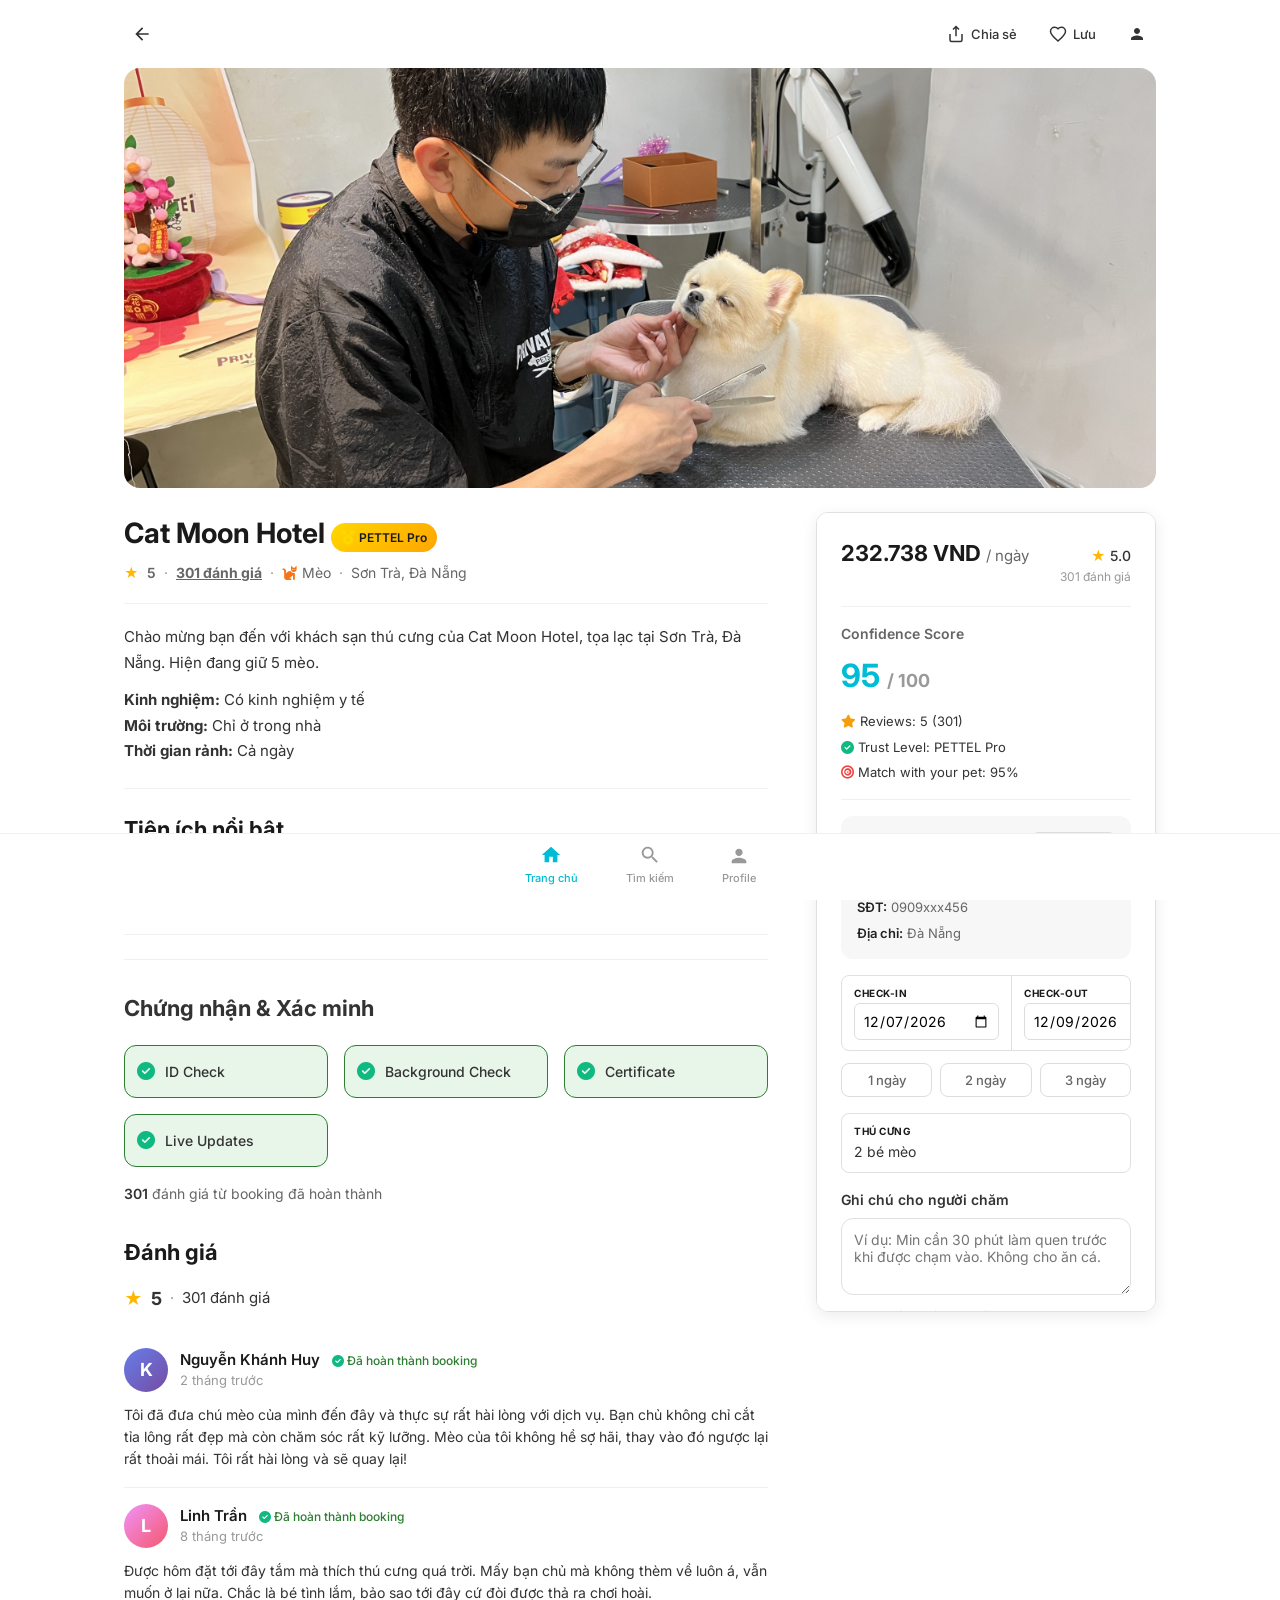
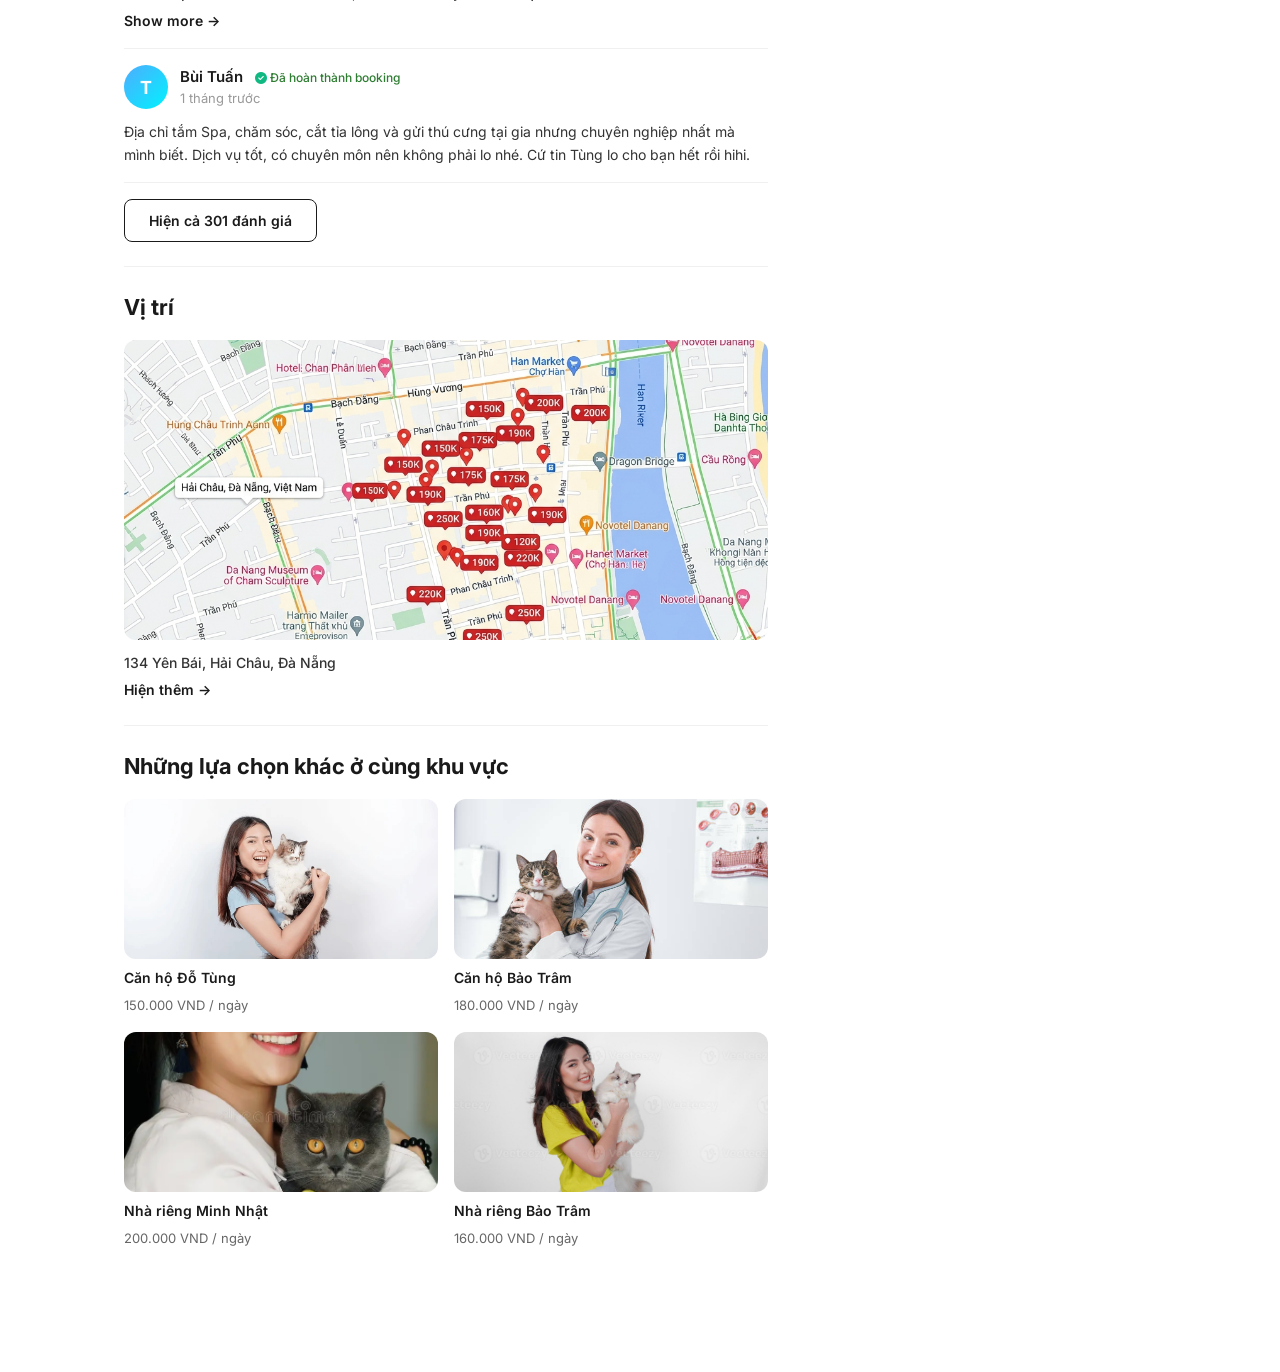
==== detail.html @ 403a58d6 "first commit" ====
<!DOCTYPE html>
<html lang="vi">
<head>
  <meta charset="UTF-8">
  <meta name="viewport" content="width=device-width, initial-scale=1.0">
  <meta name="description" content="Chi tiết Sitter - PETTEL">
  <title>Chi tiết Sitter | PETTEL</title>
  <link href="https://cdnjs.cloudflare.com/ajax/libs/font-awesome/6.5.0/css/all.min.css" rel="stylesheet">
  <link rel="stylesheet" href="styles.css">
  <link rel="icon" href="data:image/svg+xml,<svg xmlns='http://www.w3.org/2000/svg' viewBox='0 0 100 100'><text y='.9em' font-size='90'>🐾</text></svg>">
  <script src="data.js"></script>
</head>
<body>

  <!-- ====== DETAIL HEADER ====== -->
  <header class="detail-header" id="detail-header">
    <a href="index.html" class="detail-header__back" id="back-btn" aria-label="Quay lại">
      <svg viewBox="0 0 24 24" xmlns="http://www.w3.org/2000/svg">
        <path d="M20 11H7.83l5.59-5.59L12 4l-8 8 8 8 1.41-1.41L7.83 13H20v-2z"/>
      </svg>
    </a>
    <div class="detail-header__actions">
      <button class="detail-header__action-btn" id="share-btn">
        <svg viewBox="0 0 24 24" fill="none" stroke="currentColor" stroke-width="2">
          <path d="M4 12v8a2 2 0 002 2h12a2 2 0 002-2v-8M16 6l-4-4-4 4M12 2v13"/>
        </svg>
        Chia sẻ
      </button>
      <button class="detail-header__action-btn" id="save-btn">
        <svg viewBox="0 0 24 24" fill="none" stroke="currentColor" stroke-width="2">
          <path d="M12 21.35l-1.45-1.32C5.4 15.36 2 12.28 2 8.5 2 5.42 4.42 3 7.5 3c1.74 0 3.41.81 4.5 2.09C13.09 3.81 14.76 3 16.5 3 19.58 3 22 5.42 22 8.5c0 3.78-3.4 6.86-8.55 11.54L12 21.35z"/>
        </svg>
        Lưu
      </button>
      <button class="detail-header__action-btn" id="user-profile-btn">
        <svg viewBox="0 0 24 24" fill="currentColor">
          <path d="M12 12c2.21 0 4-1.79 4-4s-1.79-4-4-4-4 1.79-4 4 1.79 4 4 4zm0 2c-2.67 0-8 1.34-8 4v2h16v-2c0-2.66-5.33-4-8-4z"/>
        </svg>
      </button>
    </div>
  </header>

  <!-- ====== DETAIL PAGE ====== -->
  <div class="detail-page" id="detail-page">

    <!-- Hero Image -->
    <div class="detail-hero" id="detail-hero">
      <img src="Pet sister/Brunos-Play-Center-1000x750.jpg" alt="Cat Moon Hotel - Nội thất khách sạn thú cưng">
    </div>

    <!-- 2-Column Layout -->
    <div class="detail-body">

      <!-- Left Column: Content -->
      <div class="detail-content">

        <!-- Title -->
        <div class="detail-title" id="detail-title">
          <h1>Cat Moon Hotel</h1>
          <div class="detail-title__meta">
            <span class="star">★</span>
            <span style="font-weight: 600;">5.0</span>
            <span class="dot">·</span>
            <a href="#reviews"><strong>301 đánh giá</strong></a>
            <span class="dot">·</span>
            <span><i class="fa-solid fa-medal"></i> "Chuyên gia nghiên cứu tâm lý thú cưng"</span>
          </div>
        </div>

        <!-- Description -->
        <div class="detail-description" id="detail-description">
          <p>
            Kính mời quý khách đến với không gian sang trọng và ấm cúng của Cat Moon
            Hotel của Lê Hằng, tọa lạc tại vị trí đắc địa trung tâm thành phố Đà Nẵng. Chúng tôi
            tự hào mang đến dịch vụ chăm sóc thú cưng chuyên nghiệp với những phòng nghỉ
            được thiết kế tỉ mỉ, đảm bảo thú cưng của bạn được sống trong môi trường thoải mái và
            thưởng không gian sống thoải mái nhất.
          </p>
        </div>

        <!-- Amenities -->
        <div class="detail-amenities" id="detail-amenities">
          <h2>Tiện ích nổi bật</h2>
          <div class="amenities-grid">
            <div class="amenity-item">
              <div class="icon"><i class="fa-solid fa-cat"></i></div>
              <span>Tối đa 6 bé mèo</span>
            </div>
            <div class="amenity-item">
              <div class="icon"><i class="fa-solid fa-broom"></i></div>
              <span>6 khay vệ sinh</span>
            </div>
            <div class="amenity-item">
              <div class="icon"><i class="fa-solid fa-bed"></i></div>
              <span>6 nệm ngủ cao cấp</span>
            </div>
            <div class="amenity-item">
              <div class="icon"><i class="fa-solid fa-gamepad"></i></div>
              <span>Khu vui chơi riêng</span>
            </div>
            <div class="amenity-item">
              <div class="icon"><i class="fa-solid fa-scissors"></i></div>
              <span>Dịch vụ cắt tỉa lông</span>
            </div>
            <div class="amenity-item">
              <div class="icon"><i class="fa-solid fa-wind"></i></div>
              <span>Máy lọc không khí</span>
            </div>
            <div class="amenity-item">
              <div class="icon"><i class="fa-solid fa-snowflake"></i></div>
              <span>Điều hòa 24/7</span>
            </div>
            <div class="amenity-item">
              <div class="icon"><i class="fa-solid fa-gift"></i></div>
              <span>Giảm 10% khách quay lại</span>
            </div>
          </div>
        </div>

        <!-- Trust & Verification Section -->
        <div class="detail-trust" id="detail-trust">
          <h2>Chứng nhận & Xác minh</h2>
          <div class="trust-verification-grid" id="trust-verification-grid">
            <!-- Will be populated by JavaScript -->
          </div>
          <div class="verified-reviews-count" id="verified-reviews-count">
            <!-- Will be populated by JavaScript -->
          </div>
        </div>

        <!-- Reviews -->
        <div class="detail-reviews" id="reviews">
          <h2>Đánh giá</h2>
          <div class="reviews-summary">
            <span class="star">★</span>
            <span class="score">5.0</span>
            <span class="dot" style="color: #999;">·</span>
            <span>301 đánh giá</span>
          </div>

          <!-- Review 1 -->
          <div class="review-card" id="review-1">
            <div class="review-card__header">
              <div class="review-card__avatar">
                <div style="width:100%;height:100%;background:linear-gradient(135deg,#667eea,#764ba2);display:flex;align-items:center;justify-content:center;color:white;font-weight:700;font-size:18px;">K</div>
              </div>
              <div class="review-card__info">
                <div class="name">Nguyễn Khánh Huy <span class="verified-review-tag"><i class="fa-solid fa-check-circle"></i> Đã hoàn thành booking</span></div>
                <div class="date">2 tháng trước</div>
              </div>
            </div>
            <div class="review-card__content">
              Tôi đã đưa chú mèo của mình đến đây và thực sự rất hài lòng với
              dịch vụ. Bạn chủ không chỉ cắt tỉa lông rất đẹp mà còn chăm sóc
              rất kỹ lưỡng. Mèo của tôi không hề sợ hãi, thay vào đó
              ngược lại rất thoải mái. Tôi rất hài lòng và sẽ quay lại!
            </div>
          </div>

          <!-- Review 2 -->
          <div class="review-card" id="review-2">
            <div class="review-card__header">
              <div class="review-card__avatar">
                <div style="width:100%;height:100%;background:linear-gradient(135deg,#f093fb,#f5576c);display:flex;align-items:center;justify-content:center;color:white;font-weight:700;font-size:18px;">L</div>
              </div>
              <div class="review-card__info">
                <div class="name">Linh Trần <span class="verified-review-tag"><i class="fa-solid fa-check-circle"></i> Đã hoàn thành booking</span></div>
                <div class="date">8 tháng trước</div>
              </div>
            </div>
            <div class="review-card__content">
              Được hôm đặt tới đây tắm mà thích thú cưng quá trời. Mấy bạn
              chủ mà không thèm về luôn á, vẫn muốn ở lại nữa. Chắc là bé
              tình lắm, bảo sao tới đây cứ đòi được thả ra chơi hoài.
            </div>
            <button class="review-card__show-more">Show more →</button>
          </div>

          <!-- Review 3 -->
          <div class="review-card" id="review-3">
            <div class="review-card__header">
              <div class="review-card__avatar">
                <div style="width:100%;height:100%;background:linear-gradient(135deg,#4facfe,#00f2fe);display:flex;align-items:center;justify-content:center;color:white;font-weight:700;font-size:18px;">T</div>
              </div>
              <div class="review-card__info">
                <div class="name">Bùi Tuấn <span class="verified-review-tag"><i class="fa-solid fa-check-circle"></i> Đã hoàn thành booking</span></div>
                <div class="date">1 tháng trước</div>
              </div>
            </div>
            <div class="review-card__content">
              Địa chỉ tắm Spa, chăm sóc, cắt tỉa lông và gửi thú cưng tại
              gia nhưng chuyên nghiệp nhất mà mình biết. Dịch vụ
              tốt, có chuyên môn nên không phải lo nhé. Cứ tin
              Tùng lo cho bạn hết rồi hihi.
            </div>
          </div>

          <button class="btn-all-reviews" id="btn-all-reviews">Hiện cả 301 đánh giá</button>
        </div>

        <!-- Location -->
        <div class="detail-location" id="detail-location">
          <h2>Vị trí</h2>
          <div class="location-map">
            <img src="images/danang_map.png" alt="Bản đồ vị trí Cat Moon Hotel">
          </div>
          <div class="location-address">134 Yên Bái, Hải Châu, Đà Nẵng</div>
          <button class="location-show-more">Hiện thêm →</button>
        </div>

        <!-- Suggestions -->
        <div class="detail-suggestions" id="detail-suggestions">
          <h2>Những lựa chọn khác ở cùng khu vực</h2>
          <div class="suggestions-grid">
            <a href="detail-dotung.html" class="suggestion-card" id="suggestion-1">
              <div class="suggestion-card__image">
                <img src="Pet sister/portrait-young-asian-woman-holding-600nw-2344067699.webp" alt="Căn hộ Đỗ Tùng">
              </div>
              <div class="suggestion-card__name">Căn hộ Đỗ Tùng</div>
              <div class="suggestion-card__price">150.000 VND / ngày</div>
            </a>
            <a href="detail-baotram.html" class="suggestion-card" id="suggestion-2">
              <div class="suggestion-card__image">
                <img src="Pet sister/istockphoto-1171217979-612x612.jpg" alt="Căn hộ Bảo Trâm">
              </div>
              <div class="suggestion-card__name">Căn hộ Bảo Trâm</div>
              <div class="suggestion-card__price">180.000 VND / ngày</div>
            </a>
            <a href="detail-minhnhat.html" class="suggestion-card" id="suggestion-3">
              <div class="suggestion-card__image">
                <img src="Pet sister/portrait-beautiful-chinese-young-girl-hug-her-cute-british-shorthair-cat-who-has-amazing-orange-eyes-home-sunny-afternoon-141149436.webp" alt="Nhà riêng Minh Nhật">
              </div>
              <div class="suggestion-card__name">Nhà riêng Minh Nhật</div>
              <div class="suggestion-card__price">200.000 VND / ngày</div>
            </a>
            <a href="detail-baotram-house.html" class="suggestion-card" id="suggestion-4">
              <div class="suggestion-card__image">
                <img src="Pet sister/smiling-young-asian-woman-in-yellow-shirt-is-holding-a-white-ragdoll-cat-over-isolated-white-background-photo.jpg" alt="Nhà riêng Bảo Trâm">
              </div>
              <div class="suggestion-card__name">Nhà riêng Bảo Trâm</div>
              <div class="suggestion-card__price">160.000 VND / ngày</div>
            </a>
          </div>
        </div>

      </div><!-- end .detail-content -->

      <!-- Right Column: Booking Widget -->
      <aside class="booking-widget" id="booking-widget">
        <div class="booking-widget__header">
          <div class="booking-widget__price">175.000 VND <span>/ ngày</span></div>
          <div class="booking-widget__rating">
            <div class="booking-widget__rating-top">
              <span class="star">★</span> 5.0
            </div>
            <div class="booking-widget__rating-count">301 đánh giá</div>
          </div>
        </div>

        <!-- Confidence Score -->
        <div class="confidence-score-section" id="confidence-score-section">
          <!-- Will be populated by JavaScript -->
        </div>

        <!-- Contact Info -->
        <div class="booking-contact-info" id="booking-contact-info" style="display:none;">
          <div class="contact-info-header">
            <h3>📞 Thông tin liên hệ</h3>
            <button class="contact-edit-btn" id="contact-edit-btn">Chỉnh sửa</button>
          </div>
          <div class="contact-info-body">
            <p><strong>Tên:</strong> <span id="contact-name">-</span></p>
            <p><strong>SĐT:</strong> <span id="contact-phone">-</span></p>
            <p><strong>Địa chỉ:</strong> <span id="contact-address">-</span></p>
          </div>
        </div>

        <div class="booking-widget__dates">
          <div class="booking-widget__date-field">
            <label>Check-in</label>
            <input type="date" id="booking-checkin" />
          </div>
          <div class="booking-widget__date-field">
            <label>Check-out</label>
            <input type="date" id="booking-checkout" />
          </div>
        </div>

        <div class="quick-select-dates">
          <button class="quick-date-btn" data-days="1">1 ngày</button>
          <button class="quick-date-btn" data-days="2">2 ngày</button>
          <button class="quick-date-btn" data-days="3">3 ngày</button>
        </div>

        <div class="booking-widget__pet-field">
          <label>Thú cưng</label>
          <span>2 bé mèo</span>
        </div>

        <!-- Care Instructions -->
        <div class="care-instructions">
          <label>Ghi chú cho người chăm</label>
          <textarea placeholder="Ví dụ: Min cần 30 phút làm quen trước khi được chạm vào. Không cho ăn cá." rows="3"></textarea>
          <div class="care-instructions-note">Sẽ được gửi tự động khi đặt lịch</div>
        </div>

        <!-- Escrow Payment UI -->
        <div class="escrow-payment-box">
          <div class="escrow-icon"><i class="fa-solid fa-lock"></i></div>
          <div class="escrow-content">
            <div class="escrow-title">Thanh toán an toàn qua PETTEL</div>
            <div class="escrow-details">
              Tiền giữ tạm · Hoàn trả 100% nếu hủy<br>
              Chỉ chuyển cho sitter sau khi bạn xác nhận hoàn thành
            </div>
          </div>
        </div>

        <button class="booking-widget__cta" id="booking-cta">ĐẶT LỊCH NGAY</button>
        <button class="booking-widget__chat-btn" id="chat-btn"><i class="fa-solid fa-comment"></i> Nhắn tin với sitter</button>

        <div class="booking-widget__breakdown" id="booking-breakdown">
          <div class="booking-widget__line">
            <span id="price-per-day-text">175.000 VND x 2 ngày</span>
            <span id="price-subtotal">350.000 VND</span>
          </div>
        </div>

        <div class="booking-widget__total">
          <span>Tổng</span>
          <span id="price-total">350.000 VND</span>
        </div>

        <div class="booking-widget__report">
          <svg viewBox="0 0 24 24"><path d="M14.4 6L14 4H5v17h2v-7h5.6l.4 2h7V6h-5.6z"/></svg>
          Báo cáo đơn hàng này
        </div>
      </aside>

    </div><!-- end .detail-body -->

  </div>

  <!-- Booking Confirmation Modal -->
  <div class="booking-modal" id="booking-modal" style="display: none;">
    <div class="booking-modal-content booking-confirmation">
      <h2>Xác nhận đặt lịch</h2>
      
      <div class="confirmation-section">
        <h3>📞 Thông tin liên hệ</h3>
        <p><strong>Tên:</strong> <span id="confirm-name">-</span></p>
        <p><strong>SĐT:</strong> <span id="confirm-phone">-</span></p>
        <p><strong>Địa chỉ:</strong> <span id="confirm-address">-</span></p>
      </div>

      <div class="confirmation-section">
        <h3>📅 Thời gian</h3>
        <p><strong>Check-in:</strong> <span id="confirm-checkin">-</span></p>
        <p><strong>Check-out:</strong> <span id="confirm-checkout">-</span></p>
        <p><strong>Số ngày:</strong> <span id="confirm-days">-</span> ngày</p>
      </div>

      <div class="confirmation-section">
        <h3>💰 Chi phí</h3>
        <p><span id="confirm-price-breakdown">-</span></p>
        <p style="font-size: 18px; font-weight: 700; color: var(--color-primary); margin-top: 8px;">
          Tổng: <span id="confirm-total">-</span>
        </p>
      </div>

      <div class="confirmation-note">
        <i class="fa-solid fa-lock"></i> Tiền sẽ được giữ an toàn bởi PETTEL
      </div>

      <div class="booking-modal-actions">
        <button class="booking-modal-back" id="booking-modal-back">Quay lại</button>
        <button class="booking-modal-confirm" id="booking-modal-confirm">Xác nhận đặt lịch</button>
      </div>
    </div>
  </div>

  <!-- Booking Success Modal -->
  <div class="booking-modal" id="booking-success-modal" style="display: none;">
    <div class="booking-modal-content">
      <div class="booking-modal-icon"><i class="fa-solid fa-check-circle"></i></div>
      <h2>Đặt lịch thành công!</h2>
      <p>Tiền đang được giữ an toàn bởi PETTEL</p>
      <button class="booking-modal-close" id="booking-success-close">Đóng</button>
    </div>
  </div>

  <!-- Profile Update Success Modal -->
  <div class="booking-modal" id="profile-success-modal" style="display: none;">
    <div class="booking-modal-content">
      <div class="booking-modal-icon"><i class="fa-solid fa-check-circle"></i></div>
      <h2>Cập nhật hồ sơ thành công!</h2>
      <p>Thông tin của bạn đã được lưu</p>
      <button class="booking-modal-close" id="profile-success-close">Đóng</button>
    </div>
  </div>

  <!-- User Profile Modal -->
  <div class="user-profile-modal" id="user-profile-modal" style="display: none;">
    <div class="user-profile-content">
      <div class="user-profile-header">
        <h2>Thông tin cá nhân</h2>
        <button class="user-profile-close" id="user-profile-close">&times;</button>
      </div>
      <form class="user-profile-form" id="user-profile-form">
        <div class="form-group">
          <label>Họ và tên</label>
          <input type="text" id="profile-name" required />
        </div>
        <div class="form-group">
          <label>Số điện thoại</label>
          <input type="tel" id="profile-phone" required />
        </div>
        <div class="form-group">
          <label>Email (tùy chọn)</label>
          <input type="email" id="profile-email" />
        </div>
        <div class="form-group">
          <label>Địa chỉ</label>
          <input type="text" id="profile-address" required />
        </div>
        <div class="form-group">
          <label>Giới tính</label>
          <select id="profile-gender">
            <option value="Nam">Nam</option>
            <option value="Nữ">Nữ</option>
          </select>
        </div>
        <button type="submit" class="user-profile-save-btn">Lưu thông tin</button>
      </form>
    </div>
  </div>

  <!-- ====== BOTTOM NAVIGATION ====== -->
  <nav class="bottom-nav" id="bottom-nav">
    <a href="index.html" class="bottom-nav__item bottom-nav__item--active" id="nav-home">
      <svg viewBox="0 0 24 24" fill="currentColor">
        <path d="M10 20v-6h4v6h5v-8h3L12 3 2 12h3v8z"/>
      </svg>
      Trang chủ
    </a>
    <a href="#" class="bottom-nav__item" id="nav-search">
      <svg viewBox="0 0 24 24" fill="currentColor">
        <path d="M15.5 14h-.79l-.28-.27C15.41 12.59 16 11.11 16 9.5 16 5.91 13.09 3 9.5 3S3 5.91 3 9.5 5.91 16 9.5 16c1.61 0 3.09-.59 4.23-1.57l.27.28v.79l5 4.99L20.49 19l-4.99-5zm-6 0C7.01 14 5 11.99 5 9.5S7.01 5 9.5 5 14 7.01 14 9.5 11.99 14 9.5 14z"/>
      </svg>
      Tìm kiếm
    </a>
    <button class="bottom-nav__item" id="nav-profile">
      <svg viewBox="0 0 24 24" fill="currentColor">
        <path d="M12 12c2.21 0 4-1.79 4-4s-1.79-4-4-4-4 1.79-4 4 1.79 4 4 4zm0 2c-2.67 0-8 1.34-8 4v2h16v-2c0-2.66-5.33-4-8-4z"/>
      </svg>
      Profile
    </button>
  </nav>

  <script>
    // ===== User Profile Management =====
    function initUserProfile() {
      const defaultUser = {
        name: "Tấn Anh",
        phone: "0909123456",
        email: "tananh@gmail.com",
        address: "Đà Nẵng",
        gender: "Nam"
      };
      
      let userData = localStorage.getItem('pettel_user');
      if (!userData) {
        localStorage.setItem('pettel_user', JSON.stringify(defaultUser));
        userData = JSON.stringify(defaultUser);
      }
      return JSON.parse(userData);
    }

    function saveUserProfile(userData) {
      localStorage.setItem('pettel_user', JSON.stringify(userData));
    }

    function loadUserProfileToForm() {
      const userData = initUserProfile();
      document.getElementById('profile-name').value = userData.name;
      document.getElementById('profile-phone').value = userData.phone;
      document.getElementById('profile-email').value = userData.email || '';
      document.getElementById('profile-address').value = userData.address;
      document.getElementById('profile-gender').value = userData.gender;
    }

    function showUserProfile() {
      loadUserProfileToForm();
      document.getElementById('user-profile-modal').style.display = 'flex';
    }

    function hideUserProfile() {
      document.getElementById('user-profile-modal').style.display = 'none';
    }

    function updateContactInfo() {
      const userData = initUserProfile();
      document.getElementById('contact-name').textContent = userData.name;
      document.getElementById('contact-phone').textContent = userData.phone.replace(/(\d{4})(\d{3})(\d{3})/, '$1xxx$3');
      document.getElementById('contact-address').textContent = userData.address;
      document.getElementById('booking-contact-info').style.display = 'block';
    }

    // ===== Date Picker Logic =====
    function getTomorrow() {
      const tomorrow = new Date();
      tomorrow.setDate(tomorrow.getDate() + 1);
      return tomorrow;
    }

    function addDays(date, days) {
      const result = new Date(date);
      result.setDate(result.getDate() + days);
      return result;
    }

    function formatDate(date) {
      const year = date.getFullYear();
      const month = String(date.getMonth() + 1).padStart(2, '0');
      const day = String(date.getDate()).padStart(2, '0');
      return `${year}-${month}-${day}`;
    }

    function calculateDays(checkin, checkout) {
      const diff = checkout - checkin;
      return Math.ceil(diff / (1000 * 60 * 60 * 24));
    }

    function initDatePicker() {
      const checkinInput = document.getElementById('booking-checkin');
      const checkoutInput = document.getElementById('booking-checkout');
      
      const tomorrow = getTomorrow();
      const checkoutDefault = addDays(tomorrow, 2);
      
      checkinInput.value = formatDate(tomorrow);
      checkoutInput.value = formatDate(checkoutDefault);
      
      checkinInput.min = formatDate(new Date());
      checkoutInput.min = formatDate(tomorrow);
      
      checkinInput.addEventListener('change', () => {
        const checkinDate = new Date(checkinInput.value);
        const newCheckout = addDays(checkinDate, 2);
        checkoutInput.value = formatDate(newCheckout);
        checkoutInput.min = formatDate(addDays(checkinDate, 1));
        updatePriceBreakdown();
      });
      
      checkoutInput.addEventListener('change', () => {
        updatePriceBreakdown();
      });
      
      // Quick select buttons
      document.querySelectorAll('.quick-date-btn').forEach(btn => {
        btn.addEventListener('click', () => {
          const days = parseInt(btn.dataset.days);
          const checkinDate = new Date(checkinInput.value);
          const newCheckout = addDays(checkinDate, days);
          checkoutInput.value = formatDate(newCheckout);
          updatePriceBreakdown();
        });
      });
    }

    // ===== Price Calculation =====
    let currentSitterPrice = 175000;

    function updatePriceBreakdown() {
      const checkinInput = document.getElementById('booking-checkin');
      const checkoutInput = document.getElementById('booking-checkout');
      
      if (!checkinInput.value || !checkoutInput.value) return;
      
      const checkinDate = new Date(checkinInput.value);
      const checkoutDate = new Date(checkoutInput.value);
      
      const days = calculateDays(checkinDate, checkoutDate);
      
      if (days <= 0) {
        alert('Check-out phải sau Check-in');
        return;
      }
      
      const subtotal = currentSitterPrice * days;
      
      document.getElementById('price-per-day-text').textContent = 
        `${currentSitterPrice.toLocaleString('vi-VN')} VND x ${days} ngày`;
      document.getElementById('price-subtotal').textContent = 
        `${subtotal.toLocaleString('vi-VN')} VND`;
      document.getElementById('price-total').textContent = 
        `${subtotal.toLocaleString('vi-VN')} VND`;
    }

    // ===== Load Dynamic Data from URL =====
    function getQueryParam(param) {
      const urlParams = new URLSearchParams(window.location.search);
      return urlParams.get(param);
    }

    function getTrustBadgeHTML(trustLevel) {
      if (trustLevel === 'pro') {
        return '<div class="trust-badge trust-badge--pro"><span class="badge-icon"><i class="fa-solid fa-medal"></i></span> PETTEL Pro</div>';
      } else if (trustLevel === 'verified') {
        return '<div class="trust-badge trust-badge--verified"><span class="badge-icon"><i class="fa-solid fa-shield-check"></i></span> PETTEL Verified</div>';
      } else if (trustLevel === 'new') {
        return '<div class="trust-badge trust-badge--new"><span class="badge-icon"><i class="fa-solid fa-user"></i></span> New Member</div>';
      }
      return '';
    }

    function loadSitterDetails() {
      const sitterId = parseInt(getQueryParam('id'));
      
      if (!sitterId || typeof sittersData === 'undefined') {
        // Default to sitter ID 3 if no ID provided
        window.location.href = 'detail.html?id=3';
        return;
      }

      const sitter = sittersData.find(s => s.id === sitterId);
      
      if (!sitter) {
        alert('Không tìm thấy sitter với ID này');
        window.location.href = 'index.html';
        return;
      }

      // Store current sitter price for calculation
      currentSitterPrice = sitter.price;

      // Update page title
      document.title = `${sitter.name} | PETTEL`;

      // Update hero image
      const heroImg = document.querySelector('.detail-hero img');
      if (heroImg) {
        heroImg.src = sitter.image;
        heroImg.alt = sitter.name;
      }

      // Update title section with trust badge
      const titleSection = document.getElementById('detail-title');
      if (titleSection) {
        const petTypeLabels = sitter.petType.map(pet => pet === 'cat' ? '<i class="fa-solid fa-cat"></i> Mèo' : '<i class="fa-solid fa-dog"></i> Chó').join(' & ');
        const trustBadge = getTrustBadgeHTML(sitter.trustLevel);
        titleSection.innerHTML = `
          <h1>${sitter.name} ${trustBadge}</h1>
          <div class="detail-title__meta">
            <span class="star">★</span>
            <span style="font-weight: 600;">${sitter.rating}</span>
            <span class="dot">·</span>
            <a href="#reviews"><strong>${sitter.reviewCount.toLocaleString('vi-VN')} đánh giá</strong></a>
            <span class="dot">·</span>
            <span>${petTypeLabels}</span>
            <span class="dot">·</span>
            <span>${sitter.location}</span>
          </div>
        `;
      }

      // Update description
      const descSection = document.getElementById('detail-description');
      if (descSection) {
        const experienceLabels = {
          'basic': 'Chăm sóc cơ bản',
          'experienced-with-shy': 'Có kinh nghiệm với thú cưng nhút nhát',
          'medical-experience': 'Có kinh nghiệm y tế',
          'professional': 'Chuyên nghiệp'
        };
        
        const environmentLabel = sitter.environment === 'indoor-only' ? 'Chỉ ở trong nhà' : 'Có thể ra ngoài';
        
        descSection.innerHTML = `
          <p>
            Chào mừng bạn đến với ${sitter.type.toLowerCase()} của ${sitter.name}, 
            tọa lạc tại ${sitter.location}. ${sitter.status}. 
          </p>
          <p style="margin-top: 12px;">
            <strong>Kinh nghiệm:</strong> ${experienceLabels[sitter.experienceLevel]}<br>
            <strong>Môi trường:</strong> ${environmentLabel}<br>
            <strong>Thời gian rảnh:</strong> ${sitter.availability.map(a => {
              if (a === 'morning') return 'Buổi sáng';
              if (a === 'afternoon') return 'Buổi chiều';
              if (a === 'all-day') return 'Cả ngày';
            }).join(', ')}
          </p>
        `;
      }

      // Update amenities
      const amenitiesSection = document.querySelector('.detail-amenities .amenities-grid');
      if (amenitiesSection) {
        amenitiesSection.innerHTML = sitter.amenities.map(amenity => `
          <div class="amenity-item">
            <div class="icon"><i class="fa-solid fa-star"></i></div>
            <span>${amenity}</span>
          </div>
        `).join('');
      }

      // Update Trust & Verification section
      const trustGrid = document.getElementById('trust-verification-grid');
      if (trustGrid && sitter.verifiedDetails) {
        trustGrid.innerHTML = `
          <div class="trust-item ${sitter.verifiedDetails.idCheck ? 'verified' : ''}">
            <span class="trust-icon"><i class="fa-solid fa-${sitter.verifiedDetails.idCheck ? 'check-circle' : 'times-circle'}"></i></span>
            <span>ID Check</span>
          </div>
          <div class="trust-item ${sitter.verifiedDetails.backgroundCheck ? 'verified' : ''}">
            <span class="trust-icon"><i class="fa-solid fa-${sitter.verifiedDetails.backgroundCheck ? 'check-circle' : 'times-circle'}"></i></span>
            <span>Background Check</span>
          </div>
          <div class="trust-item ${sitter.verifiedDetails.hasCertificate ? 'verified' : ''}">
            <span class="trust-icon"><i class="fa-solid fa-${sitter.verifiedDetails.hasCertificate ? 'check-circle' : 'times-circle'}"></i></span>
            <span>Certificate</span>
          </div>
          <div class="trust-item ${sitter.verifiedDetails.liveUpdates ? 'verified' : ''}">
            <span class="trust-icon"><i class="fa-solid fa-${sitter.verifiedDetails.liveUpdates ? 'check-circle' : 'times-circle'}"></i></span>
            <span>Live Updates</span>
          </div>
        `;
        
        document.getElementById('verified-reviews-count').innerHTML = `
          <strong>${sitter.verifiedDetails.verifiedReviewCount}</strong> đánh giá từ booking đã hoàn thành
        `;
      }

      // Update confidence score
      const confidenceSection = document.getElementById('confidence-score-section');
      if (confidenceSection) {
        const matchPercent = 95;
        confidenceSection.innerHTML = `
          <div class="confidence-score-title">Confidence Score</div>
          <div class="confidence-score-value">${sitter.confidenceScore} <span>/ 100</span></div>
          <div class="confidence-breakdown">
            <div class="breakdown-item"><i class="fa-solid fa-star"></i> Reviews: ${sitter.rating} (${sitter.reviewCount})</div>
            <div class="breakdown-item"><i class="fa-solid fa-check-circle"></i> Trust Level: ${sitter.trustLevel === 'pro' ? 'PETTEL Pro' : sitter.trustLevel === 'verified' ? 'PETTEL Verified' : 'New Member'}</div>
            <div class="breakdown-item"><i class="fa-solid fa-bullseye"></i> Match with your pet: ${matchPercent}%</div>
          </div>
        `;
      }

      // Update review summary
      const reviewSummary = document.querySelector('.reviews-summary');
      if (reviewSummary) {
        reviewSummary.innerHTML = `
          <span class="star">★</span>
          <span class="score">${sitter.rating}</span>
          <span class="dot" style="color: #999;">·</span>
          <span>${sitter.reviewCount.toLocaleString('vi-VN')} đánh giá</span>
        `;
      }

      // Update booking price
      const priceElement = document.querySelector('.booking-widget__price');
      if (priceElement) {
        priceElement.innerHTML = `${sitter.price.toLocaleString('vi-VN')} VND <span>/ ngày</span>`;
      }

      // Chat button handler
      const chatBtn = document.getElementById('chat-btn');
      if (chatBtn) {
        chatBtn.addEventListener('click', () => {
          window.location.href = `chat.html?id=${sitter.id}`;
        });
      }

      // Initialize booking features
      initDatePicker();
      updateContactInfo();
      updatePriceBreakdown();

      // Booking button handler - Show confirmation modal
      const bookingBtn = document.getElementById('booking-cta');
      const bookingModal = document.getElementById('booking-modal');
      const bookingSuccessModal = document.getElementById('booking-success-modal');
      
      if (bookingBtn && bookingModal) {
        bookingBtn.addEventListener('click', () => {
          // Load current booking info to confirmation modal
          const userData = initUserProfile();
          const checkinInput = document.getElementById('booking-checkin');
          const checkoutInput = document.getElementById('booking-checkout');
          
          // Update confirmation modal
          document.getElementById('confirm-name').textContent = userData.name;
          document.getElementById('confirm-phone').textContent = userData.phone;
          document.getElementById('confirm-address').textContent = userData.address;
          
          const checkinDate = new Date(checkinInput.value);
          const checkoutDate = new Date(checkoutInput.value);
          document.getElementById('confirm-checkin').textContent = checkinDate.toLocaleDateString('vi-VN');
          document.getElementById('confirm-checkout').textContent = checkoutDate.toLocaleDateString('vi-VN');
          
          const days = calculateDays(checkinDate, checkoutDate);
          document.getElementById('confirm-days').textContent = days;
          
          const subtotal = currentSitterPrice * days;
          document.getElementById('confirm-price-breakdown').textContent = 
            `${currentSitterPrice.toLocaleString('vi-VN')} VND × ${days} ngày`;
          document.getElementById('confirm-total').textContent = 
            `${subtotal.toLocaleString('vi-VN')} VND`;
          
          // Show confirmation modal
          bookingModal.style.display = 'flex';
        });
      }
      
      // Confirmation modal buttons
      const modalBack = document.getElementById('booking-modal-back');
      const modalConfirm = document.getElementById('booking-modal-confirm');
      const successClose = document.getElementById('booking-success-close');
      
      if (modalBack && bookingModal) {
        modalBack.addEventListener('click', () => {
          bookingModal.style.display = 'none';
        });
      }
      
      if (modalConfirm && bookingModal && bookingSuccessModal) {
        modalConfirm.addEventListener('click', () => {
          bookingModal.style.display = 'none';
          bookingSuccessModal.style.display = 'flex';
        });
      }
      
      if (successClose && bookingSuccessModal) {
        successClose.addEventListener('click', () => {
          bookingSuccessModal.style.display = 'none';
        });
      }
    }

    // ===== Event Listeners =====
    document.addEventListener('DOMContentLoaded', () => {
      // Initialize user profile
      initUserProfile();
      
      // User profile button (top right)
      document.getElementById('user-profile-btn').addEventListener('click', showUserProfile);
      document.getElementById('user-profile-close').addEventListener('click', hideUserProfile);
      document.getElementById('contact-edit-btn').addEventListener('click', showUserProfile);
      
      // Bottom nav profile button
      const navProfile = document.getElementById('nav-profile');
      if (navProfile) {
        navProfile.addEventListener('click', (e) => {
          e.preventDefault();
          showUserProfile();
        });
      }
      
      // User profile form submit
      document.getElementById('user-profile-form').addEventListener('submit', (e) => {
        e.preventDefault();
        const userData = {
          name: document.getElementById('profile-name').value,
          phone: document.getElementById('profile-phone').value,
          email: document.getElementById('profile-email').value,
          address: document.getElementById('profile-address').value,
          gender: document.getElementById('profile-gender').value
        };
        saveUserProfile(userData);
        updateContactInfo();
        hideUserProfile();
        // Show success modal
        document.getElementById('profile-success-modal').style.display = 'flex';
      });
      
      // Profile success modal close
      const profileSuccessClose = document.getElementById('profile-success-close');
      const profileSuccessModal = document.getElementById('profile-success-modal');
      if (profileSuccessClose && profileSuccessModal) {
        profileSuccessClose.addEventListener('click', () => {
          profileSuccessModal.style.display = 'none';
        });
      }
      
      // Load sitter details
      loadSitterDetails();
    });
  </script>
</body>
</html>
---- styles.css ----
/* ============================
   PETTEL Design System
   Pet Care Service Platform
   ============================ */

@import url('https://fonts.googleapis.com/css2?family=Inter:wght@400;500;600;700;800&display=swap');

/* --- CSS Variables --- */
:root {
  --color-primary: #00BCD4;
  --color-primary-light: #4DD0E1;
  --color-primary-dark: #0097A7;
  --color-primary-bg: #E0F7FA;
  --color-orange: #FF6D00;
  --color-orange-light: #FFF3E0;
  --color-gold: #FFB800;
  --color-green: #2E7D32;
  --color-green-light: #E8F5E9;
  --color-text-dark: #1A1A1A;
  --color-text: #333333;
  --color-text-secondary: #666666;
  --color-text-light: #999999;
  --color-border: #E0E0E0;
  --color-border-light: #F0F0F0;
  --color-bg: #FFFFFF;
  --color-bg-gray: #F5F5F5;
  --color-bg-page: #FAFAFA;
  --color-heart: #4DD0E1;
  --color-shadow: rgba(0, 0, 0, 0.08);
  --color-shadow-hover: rgba(0, 0, 0, 0.15);
  --radius-sm: 8px;
  --radius-md: 12px;
  --radius-lg: 16px;
  --radius-xl: 24px;
  --radius-pill: 999px;
  --font-family: 'Inter', -apple-system, BlinkMacSystemFont, 'Segoe UI', sans-serif;
  --transition: all 0.2s ease;
}

/* --- Reset & Base --- */
*, *::before, *::after {
  margin: 0;
  padding: 0;
  box-sizing: border-box;
}

html {
  font-size: 16px;
  scroll-behavior: smooth;
}

body {
  font-family: var(--font-family);
  color: var(--color-text);
  background: var(--color-bg);
  line-height: 1.5;
  -webkit-font-smoothing: antialiased;
  -moz-osx-font-smoothing: grayscale;
}

a {
  text-decoration: none;
  color: inherit;
}

img {
  display: block;
  max-width: 100%;
}

button {
  font-family: inherit;
  cursor: pointer;
  border: none;
  background: none;
}

/* ============================
   HEADER / NAVIGATION
   ============================ */
.header {
  position: sticky;
  top: 0;
  z-index: 100;
  background: var(--color-bg);
  border-bottom: 1px solid var(--color-border-light);
}

.header-top {
  display: flex;
  align-items: center;
  justify-content: space-between;
  padding: 12px 24px;
  max-width: 1440px;
  margin: 0 auto;
}

/* Logo */
.logo {
  display: flex;
  align-items: center;
  gap: 6px;
  font-size: 24px;
  font-weight: 800;
  color: var(--color-primary);
  letter-spacing: -0.5px;
}

.logo-icon {
  width: 32px;
  height: 32px;
}

.logo-icon svg {
  width: 100%;
  height: 100%;
  fill: var(--color-primary);
}

/* Search Bar */
.search-bar {
  display: flex;
  align-items: center;
  border: 1px solid var(--color-border);
  border-radius: var(--radius-pill);
  padding: 0;
  background: var(--color-bg);
  box-shadow: 0 1px 6px var(--color-shadow);
  overflow: hidden;
  transition: var(--transition);
}

.search-bar:hover {
  box-shadow: 0 2px 12px var(--color-shadow-hover);
}

.search-bar__item {
  padding: 10px 20px;
  font-size: 14px;
  font-weight: 500;
  color: var(--color-text);
  white-space: nowrap;
  position: relative;
  cursor: pointer;
  transition: var(--transition);
}

.search-bar__item:hover {
  background: var(--color-bg-gray);
}

.search-bar__item:not(:last-child)::after {
  content: '';
  position: absolute;
  right: 0;
  top: 50%;
  transform: translateY(-50%);
  width: 1px;
  height: 24px;
  background: var(--color-border);
}

.search-bar__item--location {
  font-weight: 600;
}

.search-bar__input {
  flex: 1;
  padding: 10px 20px;
  font-size: 14px;
  font-weight: 500;
  color: var(--color-text);
  border: none;
  outline: none;
  background: transparent;
  min-width: 300px;
}

.search-bar__input::placeholder {
  color: var(--color-text-secondary);
}

.search-bar__btn {
  width: 36px;
  height: 36px;
  border-radius: 50%;
  background: var(--color-primary);
  display: flex;
  align-items: center;
  justify-content: center;
  margin: 4px 6px 4px 4px;
  flex-shrink: 0;
  transition: var(--transition);
}

.search-bar__btn:hover {
  background: var(--color-primary-dark);
  transform: scale(1.05);
}

.search-bar__btn svg {
  width: 16px;
  height: 16px;
  fill: white;
}

/* Header right */
.header-right {
  display: flex;
  align-items: center;
  gap: 16px;
}

.become-host {
  font-size: 14px;
  font-weight: 500;
  color: var(--color-text);
  padding: 8px 12px;
  border-radius: var(--radius-pill);
  transition: var(--transition);
}

.become-host:hover {
  background: var(--color-bg-gray);
}

.user-menu {
  display: flex;
  align-items: center;
  gap: 8px;
  padding: 6px 6px 6px 12px;
  border: 1px solid var(--color-border);
  border-radius: var(--radius-pill);
  cursor: pointer;
  transition: var(--transition);
}

.user-menu:hover {
  box-shadow: 0 2px 8px var(--color-shadow);
}

.user-menu__hamburger {
  display: flex;
  flex-direction: column;
  gap: 3px;
}

.user-menu__hamburger span {
  display: block;
  width: 16px;
  height: 2px;
  background: var(--color-text-secondary);
  border-radius: 1px;
}

.user-menu__avatar {
  width: 32px;
  height: 32px;
  border-radius: 50%;
  background: var(--color-text-secondary);
  display: flex;
  align-items: center;
  justify-content: center;
  overflow: hidden;
}

.user-menu__avatar svg {
  width: 20px;
  height: 20px;
  fill: white;
}

/* ============================
   FILTER BAR
   ============================ */
.filter-bar {
  display: flex;
  align-items: center;
  gap: 10px;
  padding: 12px 24px;
  max-width: 1440px;
  margin: 0 auto;
  overflow-x: auto;
  overflow-y: visible;
  scrollbar-width: none;
  position: relative;
  z-index: 10000;
}

.filter-bar::-webkit-scrollbar {
  display: none;
}

.filter-dropdown {
  display: flex;
  align-items: center;
  gap: 6px;
  padding: 8px 16px;
  border: 1px solid var(--color-border);
  border-radius: var(--radius-pill);
  font-size: 13px;
  font-weight: 500;
  color: var(--color-text);
  white-space: nowrap;
  cursor: pointer;
  transition: var(--transition);
  background: var(--color-bg);
}

.filter-dropdown:hover {
  border-color: var(--color-text);
}

.filter-dropdown svg {
  width: 14px;
  height: 14px;
  fill: var(--color-text-secondary);
}

.filter-dropdown-wrapper {
  position: relative;
}

.filter-dropdown-menu {
  position: fixed;
  margin-top: 8px;
  background: white;
  border: 1px solid var(--color-border);
  border-radius: var(--radius-lg);
  box-shadow: 0 4px 12px rgba(0, 0, 0, 0.15);
  min-width: 220px;
  z-index: 100000;
  overflow: hidden;
}

.filter-dropdown-option {
  padding: 10px 16px;
  font-size: 14px;
  color: var(--color-text);
  cursor: pointer;
  transition: var(--transition);
}

.filter-dropdown-option:hover {
  background: var(--color-bg-gray);
}

.filter-date-wrapper {
  display: flex;
  align-items: center;
  gap: 8px;
  padding: 6px 14px;
  border: 1px solid var(--color-border);
  border-radius: var(--radius-pill);
  font-size: 13px;
  background: var(--color-bg);
  white-space: nowrap;
}

.filter-date-label {
  font-weight: 500;
  color: var(--color-text);
  min-width: 65px;
}

.filter-date-input {
  border: none;
  outline: none;
  font-size: 13px;
  font-weight: 500;
  color: var(--color-text);
  background: transparent;
  cursor: pointer;
  min-width: 90px;
}

.filter-pill {
  padding: 8px 18px;
  border-radius: var(--radius-pill);
  font-size: 13px;
  font-weight: 500;
  white-space: nowrap;
  cursor: pointer;
  transition: var(--transition);
  border: 1px solid transparent;
}

.filter-pill--active {
  background: var(--color-primary);
  color: white;
}

.filter-pill--active:hover {
  background: var(--color-primary-dark);
}

.filter-pill--inactive {
  background: var(--color-bg);
  color: var(--color-text);
  border-color: var(--color-border);
}

.filter-pill--inactive:hover {
  border-color: var(--color-text);
  background: var(--color-bg-gray);
}

.filter-divider {
  width: 1px;
  height: 24px;
  background: var(--color-border);
  flex-shrink: 0;
}

.filter-icon-btn {
  width: 36px;
  height: 36px;
  border: 1px solid var(--color-border);
  border-radius: var(--radius-sm);
  display: flex;
  align-items: center;
  justify-content: center;
  cursor: pointer;
  flex-shrink: 0;
  transition: var(--transition);
}

.filter-icon-btn:hover {
  border-color: var(--color-text);
}

.filter-icon-btn svg {
  width: 16px;
  height: 16px;
  fill: var(--color-text-secondary);
}

/* ============================
   ADVANCED FILTERS PANEL
   ============================ */
.advanced-filters {
  max-height: 0;
  overflow: hidden;
  transition: max-height 0.3s ease-in-out;
  background: var(--color-bg);
  border-bottom: 1px solid transparent;
}

.advanced-filters.open {
  max-height: 600px;
  border-bottom-color: var(--color-border-light);
}

.advanced-filters__content {
  max-width: 1440px;
  margin: 0 auto;
  padding: 24px;
  display: grid;
  grid-template-columns: repeat(auto-fit, minmax(200px, 1fr));
  gap: 24px 32px;
}

.filter-group__title {
  font-size: 14px;
  font-weight: 600;
  color: var(--color-text-dark);
  margin-bottom: 12px;
}

.filter-group__options {
  display: flex;
  flex-direction: column;
  gap: 10px;
}

.filter-checkbox {
  display: grid;
  grid-template-columns: 18px auto;
  gap: 10px;
  align-items: flex-start;
  cursor: pointer;
  user-select: none;
}

.filter-checkbox input[type="checkbox"] {
  width: 18px;
  height: 18px;
  margin-top: 2px;
  cursor: pointer;
  accent-color: var(--color-primary);
}

.filter-checkbox__label {
  font-size: 14px;
  color: var(--color-text);
  line-height: 1.5;
}

.filter-checkbox:hover .filter-checkbox__label {
  color: var(--color-text-dark);
}

.filter-actions {
  grid-column: 1 / -1;
  display: flex;
  justify-content: flex-end;
  gap: 12px;
  padding-top: 16px;
  border-top: 1px solid var(--color-border-light);
}

.filter-actions__clear,
.filter-actions__apply {
  padding: 10px 24px;
  border-radius: var(--radius-sm);
  font-size: 14px;
  font-weight: 600;
  cursor: pointer;
  transition: var(--transition);
}

.filter-actions__clear {
  background: transparent;
  color: var(--color-text);
  border: 1px solid var(--color-border);
}

.filter-actions__clear:hover {
  background: var(--color-bg-gray);
}

.filter-actions__apply {
  background: var(--color-primary);
  color: white;
  border: none;
}

.filter-actions__apply:hover {
  background: var(--color-primary-dark);
}

/* ============================
   LOADING & NO RESULTS
   ============================ */
.loading-overlay {
  position: fixed;
  top: 130px;
  left: 0;
  right: 0;
  bottom: 0;
  background: rgba(255, 255, 255, 0.9);
  display: flex;
  flex-direction: column;
  align-items: center;
  justify-content: center;
  z-index: 50;
  gap: 16px;
}

.loading-spinner {
  width: 40px;
  height: 40px;
  border: 4px solid var(--color-border-light);
  border-top-color: var(--color-primary);
  border-radius: 50%;
  animation: spin 0.8s linear infinite;
}

@keyframes spin {
  to {
    transform: rotate(360deg);
  }
}

.loading-overlay p {
  font-size: 14px;
  color: var(--color-text-secondary);
}

.no-results {
  display: flex;
  flex-direction: column;
  align-items: center;
  justify-content: center;
  padding: 60px 20px;
  text-align: center;
}

.no-results svg {
  width: 64px;
  height: 64px;
  fill: var(--color-text-light);
  margin-bottom: 16px;
}

.no-results h3 {
  font-size: 18px;
  font-weight: 600;
  color: var(--color-text-dark);
  margin-bottom: 8px;
}

.no-results p {
  font-size: 14px;
  color: var(--color-text-secondary);
}


/* ============================
   MAIN LAYOUT (Split View)
   ============================ */
.main-layout {
  display: flex;
  height: calc(100vh - 130px);
  max-width: 1440px;
  margin: 0 auto;
}

.listings-panel {
  flex: 0 0 55%;
  overflow-y: auto;
  padding: 0 24px 24px;
  scrollbar-width: thin;
  scrollbar-color: var(--color-border) transparent;
}

.listings-panel::-webkit-scrollbar {
  width: 6px;
}

.listings-panel::-webkit-scrollbar-track {
  background: transparent;
}

.listings-panel::-webkit-scrollbar-thumb {
  background: var(--color-border);
  border-radius: 3px;
}

.map-panel {
  flex: 0 0 45%;
  position: relative;
  background: var(--color-bg-gray);
  overflow: hidden;
}

.map-panel img {
  width: 100%;
  height: 100%;
  object-fit: cover;
}

/* --- Listings Count --- */
.listings-count {
  font-size: 13px;
  color: var(--color-text-secondary);
  padding: 16px 0 12px;
}

/* ============================
   LISTING CARDS
   ============================ */
.listing-card {
  display: flex;
  gap: 20px;
  padding: 20px 0;
  border-bottom: 1px solid var(--color-border-light);
  cursor: pointer;
  transition: var(--transition);
  text-decoration: none;
  color: inherit;
}

.listing-card:hover {
  opacity: 0.92;
}

.listing-card__image {
  width: 300px;
  height: 200px;
  border-radius: var(--radius-md);
  overflow: hidden;
  flex-shrink: 0;
  position: relative;
}

.listing-card__image img {
  width: 100%;
  height: 100%;
  object-fit: cover;
  transition: transform 0.3s ease;
}

.listing-card:hover .listing-card__image img {
  transform: scale(1.03);
}

.listing-card__content {
  flex: 1;
  display: flex;
  flex-direction: column;
  justify-content: space-between;
  padding: 4px 0;
  position: relative;
}

.listing-card__type {
  font-size: 13px;
  color: var(--color-text-light);
  margin-bottom: 2px;
}

.listing-card__name {
  font-size: 20px;
  font-weight: 700;
  color: var(--color-primary-dark);
  margin-bottom: 8px;
  line-height: 1.3;
}

.listing-card__status {
  font-size: 14px;
  font-weight: 600;
  color: var(--color-orange);
  margin-bottom: 4px;
}

.listing-card__amenities {
  font-size: 13px;
  color: var(--color-text-secondary);
  margin-bottom: 8px;
}

.listing-card__bottom {
  display: flex;
  align-items: center;
  justify-content: space-between;
  margin-top: auto;
}

.listing-card__rating {
  display: flex;
  align-items: center;
  gap: 4px;
  font-size: 14px;
  font-weight: 500;
}

.listing-card__rating .star {
  color: var(--color-gold);
  font-size: 16px;
}

.listing-card__rating .count {
  color: var(--color-text-light);
  font-weight: 400;
}

.listing-card__price {
  font-size: 18px;
  font-weight: 700;
  color: var(--color-text-dark);
}

.listing-card__price span {
  font-size: 14px;
  font-weight: 400;
  color: var(--color-text-secondary);
}

.listing-card__favorite {
  position: absolute;
  top: 4px;
  right: 0;
  width: 32px;
  height: 32px;
  display: flex;
  align-items: center;
  justify-content: center;
  cursor: pointer;
  transition: var(--transition);
}

.listing-card__favorite:hover {
  transform: scale(1.2);
}

.listing-card__favorite svg {
  width: 24px;
  height: 24px;
  stroke: var(--color-heart);
  fill: none;
  stroke-width: 2;
}

.listing-card__favorite.active svg {
  fill: var(--color-heart);
  stroke: var(--color-heart);
}

/* ============================
   DETAIL PAGE
   ============================ */
.detail-page {
  max-width: 1080px;
  margin: 0 auto;
  padding: 0 24px 100px;
}

/* Detail 2-column layout */
.detail-body {
  display: flex;
  gap: 48px;
  align-items: flex-start;
}

.detail-content {
  flex: 1;
  min-width: 0;
}

/* ============================
   BOOKING WIDGET (Sidebar)
   ============================ */
.booking-widget {
  width: 340px;
  flex-shrink: 0;
  position: sticky;
  top: 80px;
  max-height: calc(100vh - 100px);
  overflow-y: auto;
  background: var(--color-bg);
  border: 1px solid var(--color-border);
  border-radius: var(--radius-md);
  padding: 24px;
  box-shadow: 0 4px 16px var(--color-shadow);
  scroll-behavior: smooth;
}

/* Custom scrollbar for booking widget */
.booking-widget::-webkit-scrollbar {
  width: 0px;
  display: none;
}

.booking-widget::-webkit-scrollbar-track {
  background: transparent;
}

.booking-widget::-webkit-scrollbar-thumb {
  background: transparent;
}

.booking-widget::-webkit-scrollbar-thumb:hover {
  background: transparent;
}

/* Hide scrollbar for Firefox */
.booking-widget {
  scrollbar-width: none;
  -ms-overflow-style: none;
}

.booking-widget__header {
  display: flex;
  align-items: baseline;
  justify-content: space-between;
  margin-bottom: 20px;
}

.booking-widget__price {
  font-size: 22px;
  font-weight: 700;
  color: var(--color-text-dark);
}

.booking-widget__price span {
  font-size: 15px;
  font-weight: 400;
  color: var(--color-text-secondary);
}

.booking-widget__rating {
  display: flex;
  flex-direction: column;
  align-items: flex-end;
  gap: 2px;
}

.booking-widget__rating-top {
  display: flex;
  align-items: center;
  gap: 4px;
  font-size: 14px;
  font-weight: 500;
}

.booking-widget__rating-top .star {
  color: var(--color-gold);
}

.booking-widget__rating-count {
  font-size: 12px;
  color: var(--color-text-light);
}

/* Date Inputs */
.booking-widget__dates {
  display: grid;
  grid-template-columns: 1fr 1fr;
  border: 1px solid var(--color-border);
  border-radius: var(--radius-sm);
  overflow: hidden;
  margin-bottom: 12px;
}

.booking-widget__date-field {
  padding: 10px 12px;
  display: flex;
  flex-direction: column;
}

.booking-widget__date-field:first-child {
  border-right: 1px solid var(--color-border);
}

.booking-widget__date-field label {
  font-size: 10px;
  font-weight: 700;
  text-transform: uppercase;
  letter-spacing: 0.5px;
  color: var(--color-text-dark);
  margin-bottom: 2px;
}

.booking-widget__date-field span {
  font-size: 14px;
  color: var(--color-text);
}

/* Pet field */
.booking-widget__pet-field {
  border: 1px solid var(--color-border);
  border-radius: var(--radius-sm);
  padding: 10px 12px;
  margin-bottom: 16px;
  display: flex;
  flex-direction: column;
}

.booking-widget__pet-field label {
  font-size: 10px;
  font-weight: 700;
  text-transform: uppercase;
  letter-spacing: 0.5px;
  color: var(--color-text-dark);
  margin-bottom: 2px;
}

.booking-widget__pet-field span {
  font-size: 14px;
  color: var(--color-text);
}

/* CTA Button */
.booking-widget__cta {
  width: 100%;
  padding: 14px;
  background: linear-gradient(135deg, #00BCD4, #0097A7);
  color: white;
  font-size: 16px;
  font-weight: 700;
  border: none;
  border-radius: var(--radius-sm);
  cursor: pointer;
  transition: var(--transition);
  letter-spacing: 0.5px;
  margin-bottom: 12px;
}

.booking-widget__cta:hover {
  background: linear-gradient(135deg, #0097A7, #00838F);
  transform: translateY(-1px);
  box-shadow: 0 4px 12px rgba(0, 188, 212, 0.35);
}

.booking-widget__cta:active {
  transform: translateY(0);
}

/* Payment note */
.booking-widget__note {
  text-align: center;
  font-size: 13px;
  color: var(--color-text-secondary);
  margin-bottom: 20px;
}

/* Price Breakdown */
.booking-widget__breakdown {
  display: flex;
  flex-direction: column;
  gap: 12px;
  padding-bottom: 16px;
  border-bottom: 1px solid var(--color-border-light);
  margin-bottom: 16px;
}

.booking-widget__line {
  display: flex;
  justify-content: space-between;
  align-items: center;
  font-size: 14px;
  color: var(--color-text);
}

.booking-widget__line span:first-child {
  text-decoration: underline;
  cursor: pointer;
}

/* Total */
.booking-widget__total {
  display: flex;
  justify-content: space-between;
  align-items: center;
  font-size: 16px;
  font-weight: 700;
  color: var(--color-text-dark);
  margin-bottom: 20px;
}

/* Report link */
.booking-widget__report {
  display: flex;
  align-items: center;
  justify-content: center;
  gap: 6px;
  font-size: 13px;
  color: var(--color-text-secondary);
  cursor: pointer;
  transition: var(--transition);
}

.booking-widget__report:hover {
  color: var(--color-text);
  text-decoration: underline;
}

.booking-widget__report svg {
  width: 14px;
  height: 14px;
  fill: currentColor;
}

/* Detail Header */
.detail-header {
  display: flex;
  align-items: center;
  justify-content: space-between;
  padding: 16px 24px;
  max-width: 1080px;
  margin: 0 auto;
  position: sticky;
  top: 0;
  background: var(--color-bg);
  z-index: 100;
}

.detail-header__back {
  width: 36px;
  height: 36px;
  border-radius: 50%;
  display: flex;
  align-items: center;
  justify-content: center;
  transition: var(--transition);
}

.detail-header__back:hover {
  background: var(--color-bg-gray);
}

.detail-header__back svg {
  width: 20px;
  height: 20px;
  fill: var(--color-text);
}

.detail-header__actions {
  display: flex;
  gap: 12px;
}

.detail-header__action-btn {
  display: flex;
  align-items: center;
  gap: 6px;
  font-size: 13px;
  font-weight: 500;
  color: var(--color-text);
  padding: 6px 10px;
  border-radius: var(--radius-sm);
  transition: var(--transition);
}

.detail-header__action-btn:hover {
  background: var(--color-bg-gray);
}

.detail-header__action-btn svg {
  width: 18px;
  height: 18px;
}

/* Hero Images */
.detail-hero {
  border-radius: var(--radius-lg);
  overflow: hidden;
  margin-bottom: 24px;
  max-height: 420px;
}

.detail-hero img {
  width: 100%;
  height: 420px;
  object-fit: cover;
}

/* Title Section */
.detail-title {
  margin-bottom: 20px;
  padding-bottom: 20px;
  border-bottom: 1px solid var(--color-border-light);
}

.detail-title h1 {
  font-size: 28px;
  font-weight: 700;
  color: var(--color-text-dark);
  margin-bottom: 8px;
}

.detail-title__meta {
  display: flex;
  align-items: center;
  gap: 8px;
  font-size: 14px;
  color: var(--color-text-secondary);
  flex-wrap: wrap;
}

.detail-title__meta .star {
  color: var(--color-gold);
}

.detail-title__meta a {
  text-decoration: underline;
  font-weight: 500;
}

.detail-title__meta .dot {
  color: var(--color-text-light);
}

.detail-title__subtitle {
  display: flex;
  align-items: center;
  gap: 6px;
  margin-top: 8px;
  font-size: 14px;
  color: var(--color-text-secondary);
}

.detail-title__subtitle .badge {
  font-size: 16px;
}

/* Description */
.detail-description {
  margin-bottom: 24px;
  padding-bottom: 24px;
  border-bottom: 1px solid var(--color-border-light);
}

.detail-description p {
  font-size: 15px;
  line-height: 1.7;
  color: var(--color-text);
}

/* Amenities */
.detail-amenities {
  margin-bottom: 24px;
  padding-bottom: 24px;
  border-bottom: 1px solid var(--color-border-light);
}

.detail-amenities h2,
.detail-reviews h2,
.detail-location h2,
.detail-suggestions h2 {
  font-size: 22px;
  font-weight: 700;
  margin-bottom: 16px;
  color: var(--color-text-dark);
}

.amenities-grid {
  display: grid;
  grid-template-columns: repeat(2, 1fr);
  gap: 12px 24px;
}

.amenity-item {
  display: flex;
  align-items: center;
  gap: 12px;
  padding: 10px 0;
  font-size: 14px;
  color: var(--color-text);
}

.amenity-item .icon {
  width: 28px;
  height: 28px;
  display: flex;
  align-items: center;
  justify-content: center;
  font-size: 20px;
  flex-shrink: 0;
}

/* ============================
   REVIEWS
   ============================ */
.detail-reviews {
  margin-bottom: 24px;
  padding-bottom: 24px;
  border-bottom: 1px solid var(--color-border-light);
}

.reviews-summary {
  display: flex;
  align-items: center;
  gap: 8px;
  margin-bottom: 20px;
  font-size: 15px;
}

.reviews-summary .star {
  color: var(--color-gold);
  font-size: 18px;
}

.reviews-summary .score {
  font-weight: 700;
  font-size: 18px;
}

.review-card {
  padding: 16px 0;
  border-bottom: 1px solid var(--color-border-light);
}

.review-card:last-child {
  border-bottom: none;
}

.review-card__header {
  display: flex;
  align-items: center;
  gap: 12px;
  margin-bottom: 12px;
}

.review-card__avatar {
  width: 44px;
  height: 44px;
  border-radius: 50%;
  overflow: hidden;
  background: var(--color-bg-gray);
  flex-shrink: 0;
}

.review-card__avatar img {
  width: 100%;
  height: 100%;
  object-fit: cover;
}

.review-card__info .name {
  font-size: 15px;
  font-weight: 600;
  color: var(--color-text-dark);
}

.review-card__info .date {
  font-size: 13px;
  color: var(--color-text-light);
}

.review-card__content {
  font-size: 14px;
  line-height: 1.6;
  color: var(--color-text);
}

.review-card__show-more {
  font-size: 14px;
  font-weight: 600;
  color: var(--color-text-dark);
  display: inline-flex;
  align-items: center;
  gap: 4px;
  margin-top: 8px;
  cursor: pointer;
}

.review-card__show-more:hover {
  text-decoration: underline;
}

.btn-all-reviews {
  display: inline-block;
  padding: 12px 24px;
  border: 1px solid var(--color-text-dark);
  border-radius: var(--radius-sm);
  font-size: 14px;
  font-weight: 600;
  color: var(--color-text-dark);
  margin-top: 16px;
  cursor: pointer;
  transition: var(--transition);
}

.btn-all-reviews:hover {
  background: var(--color-bg-gray);
}

/* ============================
   LOCATION
   ============================ */
.detail-location {
  margin-bottom: 24px;
  padding-bottom: 24px;
  border-bottom: 1px solid var(--color-border-light);
}

.location-map {
  border-radius: var(--radius-md);
  overflow: hidden;
  margin-bottom: 12px;
  height: 300px;
  background: var(--color-bg-gray);
}

.location-map img {
  width: 100%;
  height: 100%;
  object-fit: cover;
}

.location-address {
  font-size: 14px;
  color: var(--color-text);
  margin-bottom: 4px;
  font-weight: 500;
}

.location-show-more {
  font-size: 14px;
  font-weight: 600;
  color: var(--color-text-dark);
  display: inline-flex;
  align-items: center;
  gap: 4px;
  cursor: pointer;
}

.location-show-more:hover {
  text-decoration: underline;
}

/* ============================
   SUGGESTIONS
   ============================ */
.detail-suggestions {
  margin-bottom: 24px;
}

.suggestions-grid {
  display: grid;
  grid-template-columns: repeat(2, 1fr);
  gap: 16px;
}

.suggestion-card {
  display: flex;
  flex-direction: column;
  gap: 8px;
  text-decoration: none;
  color: inherit;
  transition: var(--transition);
}

.suggestion-card:hover {
  opacity: 0.85;
}

.suggestion-card__image {
  width: 100%;
  height: 160px;
  border-radius: var(--radius-md);
  overflow: hidden;
}

.suggestion-card__image img {
  width: 100%;
  height: 100%;
  object-fit: cover;
}

.suggestion-card__name {
  font-size: 14px;
  font-weight: 600;
  color: var(--color-text-dark);
}

.suggestion-card__price {
  font-size: 13px;
  color: var(--color-text-secondary);
}

/* ============================
   BOTTOM NAVIGATION (Detail)
   ============================ */
.bottom-nav {
  position: fixed;
  bottom: 0;
  left: 0;
  right: 0;
  background: var(--color-bg);
  border-top: 1px solid var(--color-border-light);
  display: flex;
  align-items: center;
  justify-content: center;
  gap: 48px;
  padding: 10px 0 14px;
  z-index: 100;
}

.bottom-nav__item {
  display: flex;
  flex-direction: column;
  align-items: center;
  gap: 4px;
  font-size: 11px;
  font-weight: 500;
  color: var(--color-text-light);
  cursor: pointer;
  transition: var(--transition);
  text-decoration: none;
}

.bottom-nav__item--active {
  color: var(--color-primary);
}

.bottom-nav__item:hover {
  color: var(--color-primary);
}

.bottom-nav__item svg {
  width: 22px;
  height: 22px;
}

/* ============================
   MAP PRICE MARKERS (overlay)
   ============================ */
.map-marker {
  position: absolute;
  background: var(--color-bg);
  padding: 6px 12px;
  border-radius: var(--radius-pill);
  font-size: 13px;
  font-weight: 700;
  color: var(--color-text-dark);
  box-shadow: 0 2px 8px rgba(0,0,0,0.18);
  white-space: nowrap;
  cursor: pointer;
  transition: var(--transition);
  z-index: 10;
}

.map-marker:hover {
  transform: scale(1.08);
  z-index: 20;
}

.map-marker--active {
  background: var(--color-text-dark);
  color: white;
}

/* ============================
   RESPONSIVE
   ============================ */
@media (max-width: 1024px) {
  .main-layout {
    flex-direction: column;
    height: auto;
  }

  .listings-panel {
    flex: 1;
  }

  .map-panel {
    height: 300px;
    flex: none;
    order: -1;
  }

  .listing-card__image {
    width: 220px;
    height: 160px;
  }

  .detail-body {
    flex-direction: column;
  }

  .booking-widget {
    width: 100%;
    position: static;
    order: -1;
    margin-bottom: 24px;
  }
}

@media (max-width: 768px) {
  .header-top {
    padding: 10px 16px;
  }

  .search-bar {
    display: none;
  }

  .become-host {
    display: none;
  }

  .filter-bar {
    padding: 10px 16px;
  }

  .listings-panel {
    padding: 0 16px 16px;
  }

  .listing-card {
    flex-direction: column;
    gap: 12px;
  }

  .listing-card__image {
    width: 100%;
    height: 200px;
  }

  .amenities-grid {
    grid-template-columns: 1fr;
  }

  .suggestions-grid {
    grid-template-columns: 1fr;
  }

  .detail-page {
    padding: 0 16px 100px;
  }

  .booking-widget {
    padding: 16px;
  }

  .booking-widget__header {
    flex-wrap: wrap;
    gap: 8px;
  }
}

/* ============================
   SCROLLBAR
   ============================ */
::-webkit-scrollbar {
  width: 6px;
}

::-webkit-scrollbar-track {
  background: transparent;
}

::-webkit-scrollbar-thumb {
  background: var(--color-border);
  border-radius: 3px;
}

::-webkit-scrollbar-thumb:hover {
  background: var(--color-text-light);
}

/* ============================
   ANIMATIONS
   ============================ */
@keyframes fadeIn {
  from { opacity: 0; transform: translateY(8px); }
  to { opacity: 1; transform: translateY(0); }
}

.listing-card {
  animation: fadeIn 0.4s ease forwards;
}

.listing-card:nth-child(2) { animation-delay: 0.1s; }
.listing-card:nth-child(3) { animation-delay: 0.2s; }
.listing-card:nth-child(4) { animation-delay: 0.3s; }

/* ============================
   TRUST BADGES
   ============================ */
.trust-badge {
  display: inline-flex;
  align-items: center;
  gap: 4px;
  padding: 4px 10px;
  border-radius: var(--radius-pill);
  font-size: 12px;
  font-weight: 600;
  margin-top: 4px;
}

.trust-badge--pro {
  background: linear-gradient(135deg, #FFD700, #FFA500);
  color: #1A1A1A;
}

.trust-badge--verified {
  background: linear-gradient(135deg, #C0C0C0, #A8A8A8);
  color: #1A1A1A;
}

.trust-badge--new {
  background: linear-gradient(135deg, #CD7F32, #B8860B);
  color: white;
}

.badge-icon {
  font-size: 14px;
}

/* ============================
   CONFIDENCE SCORE PILL
   ============================ */
.confidence-score-pill {
  position: absolute;
  top: 8px;
  right: 8px;
  background: rgba(0, 0, 0, 0.85);
  color: white;
  padding: 4px 10px;
  border-radius: var(--radius-pill);
  font-size: 12px;
  font-weight: 600;
  backdrop-filter: blur(4px);
}

/* Confidence Score Section in Booking Widget */
.confidence-score-section {
  padding: 16px 0;
  border-top: 1px solid var(--color-border-light);
  border-bottom: 1px solid var(--color-border-light);
  margin: 16px 0;
}

.confidence-score-title {
  font-size: 14px;
  font-weight: 600;
  color: var(--color-text-secondary);
  margin-bottom: 8px;
}

.confidence-score-value {
  font-size: 32px;
  font-weight: 700;
  color: var(--color-primary);
  margin-bottom: 12px;
}

.confidence-score-value span {
  font-size: 18px;
  color: var(--color-text-light);
}

.confidence-breakdown {
  display: flex;
  flex-direction: column;
  gap: 6px;
}

.breakdown-item {
  font-size: 13px;
  color: var(--color-text);
}

/* ============================
   TRUST & VERIFICATION SECTION
   ============================ */
.detail-trust {
  padding: 32px 0;
  border-top: 1px solid var(--color-border-light);
}

.detail-trust h2 {
  font-size: 22px;
  font-weight: 700;
  margin-bottom: 20px;
}

.trust-verification-grid {
  display: grid;
  grid-template-columns: repeat(auto-fit, minmax(200px, 1fr));
  gap: 16px;
  margin-bottom: 16px;
}

.trust-item {
  display: flex;
  align-items: center;
  gap: 10px;
  padding: 12px;
  border: 1px solid var(--color-border);
  border-radius: var(--radius-md);
  font-size:  14px;
  font-weight: 500;
  color: var(--color-text-secondary);
}

.trust-item.verified {
  color: var(--color-text);
  border-color: var(--color-green);
  background: var(--color-green-light);
}

.trust-icon {
  font-size: 18px;
}

.verified-reviews-count {
  font-size: 14px;
  color: var(--color-text-secondary);
  margin-top: 12px;
}

.verified-reviews-count strong {
  color: var(--color-text);
  font-weight: 600;
}

.verified-review-tag {
  display: inline-block;
  font-size: 12px;
  color: var(--color-green);
  font-weight: 500;
  margin-left: 8px;
}

/* ============================
   ESCROW PAYMENT BOX
   ============================ */
.escrow-payment-box {
  display: flex;
  gap: 12px;
  padding: 16px;
  background: var(--color-green-light);
  border: 1px solid #C8E6C9;
  border-radius: var(--radius-md);
  margin: 16px 0;
}

.escrow-icon {
  font-size: 24px;
  flex-shrink: 0;
}

.escrow-content {
  flex: 1;
}

.escrow-title {
  font-size: 14px;
  font-weight: 700;
  color: var(--color-green);
  margin-bottom: 4px;
}

.escrow-details {
  font-size: 12px;
  line-height: 1.6;
  color: var(--color-text);
}

/* ============================
   CARE INSTRUCTIONS
   ============================ */
.care-instructions {
  margin: 16px 0;
}

.care-instructions label {
  display: block;
  font-size: 14px;
  font-weight: 600;
  margin-bottom: 8px;
}

.care-instructions textarea {
  width: 100%;
  padding: 12px;
  border: 1px solid var(--color-border);
  border-radius: var(--radius-md);
  font-family: inherit;
  font-size: 14px;
  resize: vertical;
  transition: var(--transition);
}

.care-instructions textarea:focus {
  outline: none;
  border-color: var(--color-primary);
}

.care-instructions-note {
  font-size: 12px;
  color: var(--color-text-secondary);
  margin-top: 6px;
  font-style: italic;
}

/* ============================
   BOOKING WIDGET - CHAT BUTTON
   ============================ */
.booking-widget__chat-btn {
  width: 100%;
  padding: 12px;
  background: white;
  color: var(--color-primary);
  border: 2px solid var(--color-primary);
  border-radius: var(--radius-md);
  font-size: 16px;
  font-weight: 600;
  cursor: pointer;
  transition: var(--transition);
  margin-top: 12px;
}

.booking-widget__chat-btn:hover {
  background: var(--color-primary-bg);
  transform: translateY(-2px);
}

/* ============================
   BOOKING SUCCESS MODAL
   ============================ */
.booking-modal {
  position: fixed;
  top: 0;
  left: 0;
  right: 0;
  bottom: 0;
  background: rgba(0, 0, 0, 0.6);
  display: flex;
  align-items: center;
  justify-content: center;
  z-index: 10000;
  backdrop-filter: blur(4px);
}

.booking-modal-content {
  background: white;
  padding: 30px;
  border-radius: var(--radius-xl);
  text-align: center;
  max-width: 400px;
  margin: 20px;
  max-height: 90vh;
  overflow-y: auto;
}

.booking-modal-icon {
  font-size: 64px;
  margin-bottom: 20px;
  color: #4CAF50;
}

.booking-modal-content h2 {
  font-size: 24px;
  margin-bottom: 12px;
  color: var(--color-text-dark);
}

.booking-modal-content p {
  color: var(--color-text-secondary);
  margin-bottom: 24px;
  font-size: 14px;
}

.booking-modal-close {
  padding: 12px 32px;
  background: var(--color-primary);
  color: white;
  border: none;
  border-radius: var(--radius-md);
  font-size: 16px;
  font-weight: 600;
  cursor: pointer;
  transition: var(--transition);
}

.booking-modal-close:hover {
  background: var(--color-primary-dark);
}

/* Booking Confirmation Modal (wider) */
.booking-confirmation {
  max-width: 750px;
  width: 90%;
  text-align: left;
  max-height: 90vh;
  overflow-y: auto;
}

.booking-confirmation h2 {
  text-align: center;
  margin-bottom: 20px;
  font-size: 24px;
}

.confirmation-section {
  margin-bottom: 18px;
  padding-bottom: 18px;
  border-bottom: 1px solid #eee;
}

.confirmation-section:last-of-type {
  border-bottom: none;
  margin-bottom: 0;
}

.confirmation-section h3 {
  font-size: 15px;
  font-weight: 600;
  color: var(--color-text-dark);
  margin-bottom: 10px;
}

.confirmation-row {
  display: flex;
  justify-content: space-between;
  align-items: center;
  margin-bottom: 8px;
}

.confirmation-label {
  color: var(--color-text-secondary);
  font-size: 14px;
}

.confirmation-value {
  color: var(--color-text-dark);
  font-weight: 500;
  font-size: 14px;
}

.confirmation-row.total {
  margin-top: 12px;
  padding-top: 12px;
  border-top: 2px solid #eee;
}

.confirmation-row.total .confirmation-label {
  font-weight: 600;
  color: var(--color-text-dark);
  font-size: 16px;
}

.confirmation-row.total .confirmation-value {
  font-weight: 700;
  color: var(--color-primary);
  font-size: 18px;
}

.confirmation-note {
  display: flex;
  align-items: center;
  gap: 8px;
  background: #f8f9fa;
  padding: 10px;
  border-radius: var(--radius-md);
  margin-top: 16px;
  font-size: 12px;
  color: var(--color-text-secondary);
}

.confirmation-note i {
  color: var(--color-primary);
}

.booking-modal-actions {
  display: flex;
  gap: 12px;
  margin-top: 20px;
}

.booking-modal-back {
  flex: 1;
  padding: 12px 24px;
  background: white;
  color: var(--color-text-dark);
  border: 2px solid #ddd;
  border-radius: var(--radius-md);
  font-size: 16px;
  font-weight: 600;
  cursor: pointer;
  transition: var(--transition);
}

.booking-modal-back:hover {
  background: #f8f9fa;
  border-color: #ccc;
}

.booking-modal-confirm {
  flex: 2;
  padding: 12px 24px;
  background: var(--color-primary);
  color: white;
  border: none;
  border-radius: var(--radius-md);
  font-size: 16px;
  font-weight: 600;
  cursor: pointer;
  transition: var(--transition);
}

.booking-modal-confirm:hover {
  background: var(--color-primary-dark);
}

/* ============================
   USER PROFILE MODAL
   ============================ */
.user-profile-modal {
  position: fixed;
  top: 0;
  left: 0;
  right: 0;
  bottom: 0;
  background: rgba(0, 0, 0, 0.6);
  display: flex;
  align-items: center;
  justify-content: center;
  z-index: 10000;
  backdrop-filter: blur(4px);
}

.user-profile-content {
  background: white;
  padding: 32px;
  border-radius: 16px;
  max-width: 480px;
  width: 90%;
  margin: 20px;
  max-height: 90vh;
  overflow-y: auto;
}

.user-profile-header {
  display: flex;
  justify-content: space-between;
  align-items: center;
  margin-bottom: 24px;
  padding-bottom: 16px;
  border-bottom: 1px solid #eee;
}

.user-profile-header h2 {
  font-size: 20px;
  font-weight: 600;
  color: #222;
}

.user-profile-close {
  background: none;
  border: none;
  font-size: 32px;
  color: #999;
  cursor: pointer;
  line-height: 1;
  padding: 0;
  width: 32px;
  height: 32px;
  display: flex;
  align-items: center;
  justify-content: center;
  transition: color 0.2s;
}

.user-profile-close:hover {
  color: #222;
}

.user-profile-form {
  display: flex;
  flex-direction: column;
  gap: 16px;
}

.form-group {
  display: flex;
  flex-direction: column;
  gap: 8px;
}

.form-group label {
  font-size: 14px;
  font-weight: 600;
  color: #222;
}

.form-group input,
.form-group select {
  padding: 12px;
  border: 1px solid #ddd;
  border-radius: 8px;
  font-size: 14px;
  font-family: inherit;
  transition: border-color 0.2s;
}

.form-group input:focus,
.form-group select:focus {
  outline: none;
  border-color: var(--color-primary);
}

.user-profile-save-btn {
  padding: 14px;
  background: var(--color-primary);
  color: white;
  border: none;
  border-radius: 8px;
  font-size: 16px;
  font-weight: 600;
  cursor: pointer;
  transition: background 0.2s;
  margin-top: 8px;
}

.user-profile-save-btn:hover {
  background: var(--color-primary-dark);
}

/* ============================
   BOOKING CONTACT INFO
   ============================ */
.booking-contact-info {
  background: #f7f7f7;
  padding: 16px;
  border-radius: 12px;
  margin-bottom: 16px;
}

.contact-info-header {
  display: flex;
  justify-content: space-between;
  align-items: center;
  margin-bottom: 12px;
}

.contact-info-header h3 {
  font-size: 14px;
  font-weight: 600;
  color: #222;
  margin: 0;
}

.contact-edit-btn {
  background: none;
  border: 1px solid #ddd;
  padding: 6px 12px;
  border-radius: 6px;
  font-size: 12px;
  font-weight: 500;
  color: #666;
  cursor: pointer;
  transition: all 0.2s;
}

.contact-edit-btn:hover {
  background: white;
  color: var(--color-primary);
  border-color: var(--color-primary);
}

.contact-info-body {
  display: flex;
  flex-direction: column;
  gap: 6px;
}

.contact-info-body p {
  font-size: 13px;
  color: #666;
  margin: 0;
}

.contact-info-body strong {
  color: #222;
  font-weight: 600;
}

/* ============================
   BOOKING DATE PICKER
   ============================ */
.booking-widget__date-field input[type="date"] {
  padding: 8px;
  border: 1px solid #ddd;
  border-radius: 6px;
  font-size: 14px;
  font-family: inherit;
  width: 100%;
  background: white;
  cursor: pointer;
  transition: border-color 0.2s;
}

.booking-widget__date-field input[type="date"]:focus {
  outline: none;
  border-color: var(--color-primary);
}

.quick-select-dates {
  display: flex;
  gap: 8px;
  margin-bottom: 16px;
}

.quick-date-btn {
  flex: 1;
  padding: 8px;
  background: white;
  border: 1px solid #ddd;
  border-radius: 8px;
  font-size: 13px;
  font-weight: 500;
  color: #666;
  cursor: pointer;
  transition: all 0.2s;
}

.quick-date-btn:hover {
  background: #f7f7f7;
  border-color: var(--color-primary);
  color: var(--color-primary);
}

/* ============================
   SMART MATCH UI
   ============================ */
.filter-pill--smart-match {
  background: linear-gradient(135deg, #667eea, #764ba2);
  color: white !important;
  font-weight: 600;
}

.filter-pill--smart-match:hover,
.filter-pill--smart-match:active,
.filter-pill--smart-match.filter-pill--active {
  background: linear-gradient(135deg, #667eea, #764ba2);
  color: white !important;
  box-shadow: 0 4px 12px rgba(102, 126, 234, 0.4);
}

.filter-pill--smart-match i {
  color: white !important;
}

.smart-match-container {
  position: relative;
  display: inline-block;
  z-index: 1000;
}

.pet-selector-dropdown {
  position: fixed;
  background: white;
  border: 1px solid var(--color-border);
  border-radius: 12px;
  box-shadow: 0 4px 12px rgba(0, 0, 0, 0.1);
  min-width: 250px;
  max-width: 300px;
  z-index: 10000;
  overflow: hidden;
}

.pet-selector-header {
  padding: 12px 16px;
  border-bottom: 1px solid var(--color-border);
  font-size: 14px;
  font-weight: 600;
  color: var(--color-text-dark);
  background-color: #FAFAFA;
}

.pet-selector-list {
  max-height: 250px;
  overflow-y: auto;
  padding: 8px 0;
}

.pet-selector-list::-webkit-scrollbar {
  width: 6px;
}

.pet-selector-list::-webkit-scrollbar-track {
  background: #F3F4F6;
  border-radius: 3px;
}

.pet-selector-list::-webkit-scrollbar-thumb {
  background: #D1D5DB;
  border-radius: 3px;
}

.pet-selector-list::-webkit-scrollbar-thumb:hover {
  background: #9CA3AF;
}

.pet-checkbox-item {
  padding: 10px 16px;
  display: flex;
  align-items: center;
  gap: 10px;
  cursor: pointer;
  transition: background-color 0.2s;
  user-select: none;
}

.pet-checkbox-item:hover {
  background-color: #F3F4F6;
}

.pet-checkbox-item input[type="checkbox"] {
  width: 18px;
  height: 18px;
  cursor: pointer;
  accent-color: var(--color-primary);
}

.pet-checkbox-item label {
  flex: 1;
  cursor: pointer;
  font-size: 14px;
  color: var(--color-text);
}

.pet-checkbox-item.select-all {
  border-bottom: 1px solid var(--color-border);
  margin-bottom: 4px;
  font-weight: 600;
}

.pet-selector-footer {
  display: flex;
  gap: 10px;
  padding: 12px 16px;
  border-top: 1px solid var(--color-border);
  background-color: #FAFAFA;
}

.pet-footer-btn {
  flex: 1;
  padding: 10px 16px;
  border: none;
  border-radius: 8px;
  font-size: 14px;
  font-weight: 600;
  cursor: pointer;
  transition: var(--transition);
}

.pet-footer-btn.pet-reset-btn {
  background: white;
  color: #6B7280;
  border: 1px solid var(--color-border);
}

.pet-footer-btn.pet-reset-btn:hover {
  background-color: #F3F4F6;
  color: #374151;
  border-color: #9CA3AF;
}

.pet-footer-btn.pet-apply-btn {
  background: #000;
  color: white;
}

.pet-footer-btn.pet-apply-btn:hover {
  background: #1F2937;
}

.smart-match-banner {
  background: linear-gradient(135deg, #E8EAFF, #F3E5FF);
  padding: 12px 20px;
  display: flex;
  align-items: center;
  justify-content: space-between;
  border-bottom: 1px solid #D0D5FF;
  font-size: 14px;
  color: var(--color-text);
}

.smart-match-close {
  background: transparent;
  border: none;
  font-size: 24px;
  cursor: pointer;
  color: var(--color-text-secondary);
  padding: 0 8px;
  line-height: 1;
}

.smart-match-close:hover {
  color: var(--color-text);
}

.header-link {
  font-size: 14px;
  font-weight: 500;
  color: var(--color-text);
  padding: 8px 16px;
  border-radius: var(--radius-md);
  transition: var(--transition);
}

.header-link:hover {
  background: var(--color-bg-gray);
}

/* ============================
   CHAT PAGE
   ============================ */
.chat-header {
  position: fixed;
  top: 0;
  left: 0;
  right: 0;
  height: 70px;
  background: white;
  border-bottom: 1px solid var(--color-border-light);
  display: flex;
  align-items: center;
  gap: 16px;
  padding: 0 20px;
  z-index: 100;
}

.chat-back-btn {
  width: 40px;
  height: 40px;
  border-radius: 50%;
  display: flex;
  align-items: center;
  justify-content: center;
  background: var(--color-bg-gray);
  transition: var(--transition);
}

.chat-back-btn:hover {
  background: var(--color-border);
}

.chat-back-btn svg {
  width: 20px;
  height: 20px;
  fill: var(--color-text);
}

.chat-header-info {
  display: flex;
  align-items: center;
  gap: 12px;
  flex: 1;
}

.chat-avatar {
  width: 48px;
  height: 48px;
  border-radius: 50%;
  overflow: hidden;
  background: var(--color-bg-gray);
}

.chat-avatar img {
  width: 100%;
  height: 100%;
  object-fit: cover;
}

.chat-header-text {
  flex: 1;
}

.chat-sitter-name {
  font-size: 16px;
  font-weight: 600;
  color: var(--color-text-dark);
}

.chat-online-status {
  font-size: 13px;
  color: var(--color-text-secondary);
  display: flex;
  align-items: center;
  gap: 6px;
}

.online-dot {
  width: 8px;
  height: 8px;
  background: #4CAF50;
  border-radius: 50%;
  animation: pulse 2s infinite;
}

@keyframes pulse {
  0%, 100% { opacity: 1; }
  50% { opacity: 0.5; }
}

.chat-header-actions {
  display: flex;
  gap: 12px;
}

.chat-action-btn {
  width: 44px;
  height: 44px;
  border-radius: 50%;
  background: var(--color-primary-bg);
  border: none;
  font-size: 20px;
  cursor: pointer;
  transition: var(--transition);
}

.chat-action-btn:hover {
  background: var(--color-primary-light);
  transform: scale(1.05);
}

/* Chat Messages Container */
.chat-container {
  padding-top: 70px;
  padding-bottom: 80px;
  min-height: 100vh;
  background: #F5F7FA;
}

.chat-messages {
  padding: 20px;
  display: flex;
  flex-direction: column;
  gap: 16px;
}

.chat-message {
  display: flex;
  max-width: 70%;
}

.chat-message--sitter {
  align-self: flex-start;
}

.chat-message--owner {
  align-self: flex-end;
}

.message-content {
  display: flex;
  flex-direction: column;
  gap: 4px;
}

.message-text {
  padding: 12px 16px;
  border-radius: 18px;
  font-size: 15px;
  line-height: 1.5;
}

.chat-message--sitter .message-text {
  background: white;
  color: var(--color-text);
  border-bottom-left-radius: 4px;
}

.chat-message--owner .message-text {
  background: var(--color-primary);
  color: white;
  border-bottom-right-radius: 4px;
}

.message-time {
  font-size: 11px;
  color: var(--color-text-light);
  padding: 0 8px;
}

.chat-message--owner .message-time {
  text-align: right;
}

.message-photo-card {
  max-width: 280px;
  border-radius: 12px;
  overflow: hidden;
  background: white;
  box-shadow: 0 2px 8px var(--color-shadow);
}

.message-photo-card img {
  width: 100%;
  height: auto;
  display: block;
}

.message-photo-caption {
  padding: 12px;
  font-size: 13px;
  color: var(--color-text-secondary);
}

/* Chat Input */
.chat-input-container {
  position: fixed;
  bottom: 0;
  left: 0;
  right: 0;
  height: 70px;
  background: white;
  border-top: 1px solid var(--color-border-light);
  display: flex;
  align-items: center;
  gap: 12px;
  padding: 0 20px;
}

.chat-attach-btn {
  width: 40px;
  height: 40px;
  border-radius: 50%;
  background: var(--color-bg-gray);
  border: none;
  font-size: 20px;
  cursor: pointer;
  transition: var(--transition);
}

.chat-attach-btn:hover {
  background: var(--color-border);
}

.chat-input {
  flex: 1;
  padding: 12px 16px;
  border: 1px solid var(--color-border);
  border-radius: 24px;
  font-size: 15px;
  font-family: inherit;
  transition: var(--transition);
}

.chat-input:focus {
  outline: none;
  border-color: var(--color-primary);
}

.chat-send-btn {
  width: 44px;
  height: 44px;
  border-radius: 50%;
  background: var(--color-primary);
  border: none;
  display: flex;
  align-items: center;
  justify-content: center;
  cursor: pointer;
  transition: var(--transition);
}

.chat-send-btn:hover {
  background: var(--color-primary-dark);
  transform: scale(1.05);
}

.chat-send-btn svg {
  width: 20px;
  height: 20px;
  fill: white;
}

.chat-send-btn i {
  color: white;
  font-size: 18px;
}

/* ============================
   VIDEO CALL UI
   ============================ */
.videocall-overlay {
  position: fixed;
  top: 0;
  left: 0;
  right: 0;
  bottom: 0;
  background: #000;
  z-index: 10000;
}

/* Calling/Ringing Screen */
.videocall-calling {
  width: 100%;
  height: 100%;
  display: flex;
  align-items: center;
  justify-content: center;
  background: linear-gradient(135deg, #667eea 0%, #764ba2 100%);
}

.videocall-calling-content {
  text-align: center;
  color: white;
}

.videocall-calling-avatar {
  width: 160px;
  height: 160px;
  margin: 0 auto 32px;
  position: relative;
}

.videocall-calling-avatar img {
  width: 100%;
  height: 100%;
  border-radius: 50%;
  object-fit: cover;
  border: 4px solid white;
  position: relative;
  z-index: 2;
}

.videocall-calling-pulse {
  position: absolute;
  top: 0;
  left: 0;
  width: 100%;
  height: 100%;
  border-radius: 50%;
  border: 2px solid rgba(255, 255, 255, 0.6);
  animation: pulse-ring 2s cubic-bezier(0.215, 0.61, 0.355, 1) infinite;
}

.videocall-calling-pulse:nth-child(2) {
  animation-delay: 0.5s;
}

.videocall-calling-pulse:nth-child(3) {
  animation-delay: 1s;
}

@keyframes pulse-ring {
  0% {
    transform: scale(1);
    opacity: 1;
  }
  100% {
    transform: scale(1.5);
    opacity: 0;
  }
}

.videocall-calling-content h2 {
  font-size: 32px;
  font-weight: 600;
  margin-bottom: 12px;
}

.videocall-calling-status {
  font-size: 18px;
  opacity: 0.9;
  margin-bottom: 32px;
  animation: pulse-text 1.5s ease-in-out infinite;
}

@keyframes pulse-text {
  0%, 100% {
    opacity: 0.6;
  }
  50% {
    opacity: 1;
  }
}

.videocall-calling-icon {
  width: 64px;
  height: 64px;
  margin: 0 auto;
  background: rgba(255, 255, 255, 0.2);
  border-radius: 50%;
  display: flex;
  align-items: center;
  justify-content: center;
  font-size: 28px;
  animation: bounce-icon 1s ease-in-out infinite;
}

@keyframes bounce-icon {
  0%, 100% {
    transform: translateY(0);
  }
  50% {
    transform: translateY(-10px);
  }
}

.videocall-container {
  width: 100%;
  height: 100%;
  position: relative;
}

.videocall-remote-feed {
  width: 100%;
  height: 100%;
  position: relative;
  background: #1a1a1a;
  display: flex;
  align-items: center;
  justify-content: center;
}

.videocall-feed-image {
  width: 100%;
  height: 100%;
  object-fit: cover;
}

.videocall-sitter-label {
  position: absolute;
  top: 24px;
  left: 24px;
  background: rgba(0, 0, 0, 0.6);
  color: white;
  padding: 8px 16px;
  border-radius: 24px;
  font-size: 14px;
  font-weight: 500;
  backdrop-filter: blur(4px);
}

.videocall-self-view {
  position: absolute;
  bottom: 100px;
  right: 24px;
  width: 140px;
  height: 180px;
  background: #333;
  border-radius: 12px;
  overflow: hidden;
  border: 2px solid rgba(255, 255, 255, 0.2);
  display: flex;
  align-items: center;
  justify-content: center;
}

.videocall-self-placeholder {
  position: absolute;
  top: 0;
  left: 0;
  width: 100%;
  height: 100%;
  display: flex;
  align-items: center;
  justify-content: center;
  color: rgba(255, 255, 255, 0.7);
  font-size: 16px;
  font-weight: 500;
  background: rgba(0, 0, 0, 0.6);
}

.videocall-timer {
  position: absolute;
  top: 24px;
  right: 24px;
  background: rgba(0, 0, 0, 0.6);
  color: white;
  padding: 8px 16px;
  border-radius: 24px;
  font-size: 16px;
  font-weight: 600;
  backdrop-filter: blur(4px);
}

.videocall-controls {
  position: absolute;
  bottom: 32px;
  left: 50%;
  transform: translateX(-50%);
  display: flex;
  gap: 20px;
  align-items: center;
}

.videocall-control-btn {
  width: 56px;
  height: 56px;
  border-radius: 50%;
  background: rgba(255, 255, 255, 0.2);
  backdrop-filter: blur(10px);
  border: none;
  font-size: 24px;
  cursor: pointer;
  transition: var(--transition);
}

.videocall-control-btn:hover {
  background: rgba(255, 255, 255, 0.3);
  transform: scale(1.05);
}

.videocall-end-btn {
  background: #F44336;
  width: 64px;
  height: 64px;
}

.videocall-end-btn:hover {
  background: #D32F2F;
}

/* ============================
   LIVE CAM UI
   ============================ */
.livecam-overlay {
  position: fixed;
  top: 0;
  left: 0;
  right: 0;
  bottom: 0;
  background: #000;
  z-index: 10000;
  display: flex;
  align-items: center;
  justify-content: center;
}

.livecam-container {
  max-width: 100%;
  max-height: 100%;
  position: relative;
  background: #1a1a1a;
}

.livecam-live-badge {
  position: absolute;
  top: 24px;
  left: 24px;
  background: rgba(244, 67, 54, 0.9);
  color: white;
  padding: 8px 16px;
  border-radius: 24px;
  font-size: 14px;
  font-weight: 700;
  display: flex;
  align-items: center;
  gap: 8px;
  backdrop-filter: blur(4px);
  z-index: 10;
}

.live-dot {
  width: 10px;
  height: 10px;
  background: white;
  border-radius: 50%;
  animation: blink 1.5s infinite;
}

@keyframes blink {
  0%, 100% { opacity: 1; }
  50% { opacity: 0.3; }
}

.livecam-feed {
  width: 100vw;
  height: 100vh;
  display: flex;
  align-items: center;
  justify-content: center;
  background: #000;
}

.livecam-feed-image {
  max-width: 100%;
  max-height: 100%;
  object-fit: contain;
}

.livecam-info {
  position: absolute;
  bottom: 100px;
  left: 24px;
  right: 24px;
  background: rgba(0, 0, 0, 0.7);
  padding: 16px;
  border-radius: 12px;
  backdrop-filter: blur(10px);
}

.livecam-location {
  color: white;
  font-size: 15px;
  font-weight: 600;
  margin-bottom: 6px;
}

.livecam-timestamp {
  color: rgba(255, 255, 255, 0.7);
  font-size: 13px;
}

.livecam-controls {
  position: absolute;
  bottom: 24px;
  left: 50%;
  transform: translateX(-50%);
  display: flex;
  gap: 16px;
}

.livecam-control-btn {
  padding: 12px 24px;
  background: rgba(255, 255, 255, 0.25);
  backdrop-filter: blur(10px);
  border: 1px solid rgba(255, 255, 255, 0.4);
  border-radius: 24px;
  color: white;
  font-size: 14px;
  font-weight: 600;
  cursor: pointer;
  transition: var(--transition);
  display: flex;
  align-items: center;
  gap: 8px;
  box-shadow: 0 4px 12px rgba(0, 0, 0, 0.2);
}

.livecam-control-btn:hover {
  background: rgba(255, 255, 255, 0.35);
  border-color: rgba(255, 255, 255, 0.5);
  box-shadow: 0 6px 16px rgba(0, 0, 0, 0.25);
  transform: translateY(-2px);
}

.livecam-close-btn {
  padding: 12px 24px;
  background: rgba(244, 67, 54, 0.9);
  backdrop-filter: blur(10px);
  border: 1px solid rgba(244, 67, 54, 0.9);
  border-radius: 24px;
  color: white;
  font-size: 14px;
  font-weight: 600;
  cursor: pointer;
  transition: var(--transition);
  display: flex;
  align-items: center;
  gap: 8px;
  box-shadow: 0 4px 12px rgba(244, 67, 54, 0.3);
}

.livecam-close-btn:hover {
  background: rgba(244, 67, 54, 1);
  border-color: rgba(244, 67, 54, 1);
  box-shadow: 0 6px 16px rgba(244, 67, 54, 0.4);
  transform: translateY(-2px);
}

.livecam-control-btn i,
.livecam-close-btn i {
  font-size: 16px;
}

.livecam-toast {
  position: fixed;
  top: 100px;
  left: 50%;
  transform: translateX(-50%) translateY(-20px);
  background: rgba(0, 0, 0, 0.9);
  color: white;
  padding: 16px 32px;
  border-radius: 24px;
  font-size: 15px;
  font-weight: 500;
  opacity: 0;
  transition: all 0.3s ease;
  z-index: 10001;
}

.livecam-toast.show {
  opacity: 1;
  transform: translateX(-50%) translateY(0);
}

/* ============================
   PET PROFILE PAGE
   ============================ */
.pet-profile-header {
  position: sticky;
  top: 0;
  background: white;
  border-bottom: 1px solid var(--color-border-light);
  padding: 16px 24px;
  display: flex;
  align-items: center;
  gap: 16px;
  z-index: 100;
}

.pet-profile-back {
  width: 40px;
  height: 40px;
  border-radius: 50%;
  background: var(--color-bg-gray);
  display: flex;
  align-items: center;
  justify-content: center;
  transition: var(--transition);
}

.pet-profile-back:hover {
  background: var(--color-border);
}

.pet-profile-back svg {
  width: 20px;
  height: 20px;
  fill: var(--color-text);
}

.pet-profile-header h1 {
  font-size: 24px;
  font-weight: 700;
  color: var(--color-text-dark);
}

.pet-profile-page {
  max-width: 800px;
  margin: 0 auto;
  padding: 32px 24px;
}

.pet-profile-intro {
  margin-bottom: 24px;
  padding: 20px;
  background: var(--color-primary-bg);
  border-left: 4px solid var(--color-primary);
  border-radius: var(--radius-md);
  font-size: 14px;
  line-height: 1.6;
  color: var(--color-text);
}

.btn-add-pet {
  width: 100%;
  padding: 16px;
  background: var(--color-primary);
  color: white;
  border: none;
  border-radius: var(--radius-md);
  font-size: 16px;
  font-weight: 600;
  cursor: pointer;
  transition: var(--transition);
  margin-bottom: 24px;
}

.btn-add-pet:hover {
  background: var(--color-primary-dark);
  transform: translateY(-2px);
}

.pet-cards-container {
  display: flex;
  flex-direction: column;
  gap: 20px;
}

.no-pets-message {
  text-align: center;
  padding: 60px 20px;
  color: var(--color-text-secondary);
  font-size: 15px;
}

/* Pet Card */
.pet-card {
  background: white;
  border: 2px solid var(--color-border);
  border-radius: var(--radius-lg);
  overflow: hidden;
  transition: var(--transition);
}

.pet-card:hover {
  border-color: var(--color-primary);
  box-shadow: 0 4px 12px var(--color-shadow);
}

.pet-card-header {
  padding: 20px;
  background: linear-gradient(135deg, #E3F2FD, #F3E5F5);
  border-bottom: 2px solid var(--color-border-light);
}

.pet-card-header h3 {
  font-size: 20px;
  font-weight: 700;
  color: var(--color-text-dark);
  margin-bottom: 4px;
}

.pet-card-subtitle {
  font-size: 13px;
  color: var(--color-text-secondary);
  font-weight: 500;
}

.pet-card-body {
  padding: 20px;
}

.pet-info-row {
  display: grid;
  grid-template-columns: 1fr 1fr;
  gap: 20px;
  margin-bottom: 16px;
}

.pet-info-col {
  display: flex;
  flex-direction: column;
  gap: 6px;
}

.pet-info-label {
  font-size: 12px;
  font-weight: 600;
  color: var(--color-text-secondary);
  text-transform: uppercase;
  letter-spacing: 0.5px;
}

.pet-info-value {
  font-size: 14px;
  color: var(--color-text);
  line-height: 1.5;
}

.pet-special-note {
  margin-top: 16px;
  padding-top: 16px;
  border-top: 1px solid var(--color-border-light);
}

.pet-special-note .pet-info-label {
  margin-bottom: 8px;
}

.pet-card-actions {
  padding: 16px 20px;
  background: var(--color-bg-gray);
  display: flex;
  gap: 12px;
  justify-content: flex-end;
}

.pet-edit-btn,
.pet-delete-btn {
  padding: 8px 16px;
  border-radius: var(--radius-md);
  font-size: 14px;
  font-weight: 500;
  cursor: pointer;
  transition: var(--transition);
  border: none;
}

.pet-edit-btn {
  background: var(--color-primary);
  color: white;
}

.pet-edit-btn:hover {
  background: var(--color-primary-dark);
}

.pet-delete-btn {
  background: white;
  color: #F44336;
  border: 1px solid #F44336;
}

.pet-delete-btn:hover {
  background: #FFEBEE;
}

/* Pet Modal */
.pet-modal {
  position: fixed;
  top: 0;
  left: 0;
  right: 0;
  bottom: 0;
  background: rgba(0, 0, 0, 0.6);
  display: flex;
  align-items: center;
  justify-content: center;
  z-index: 10000;
  backdrop-filter: blur(4px);
  overflow-y: auto;
  padding: 20px;
}

.pet-modal-content {
  background: white;
  border-radius: var(--radius-xl);
  max-width: 600px;
  width: 100%;
  max-height: 90vh;
  overflow-y: auto;
  margin: auto;
}

.pet-modal-header {
  padding: 24px;
  border-bottom: 1px solid var(--color-border-light);
  display: flex;
  align-items: center;
  justify-content: space-between;
  position: sticky;
  top: 0;
  background: white;
  z-index: 10;
}

.pet-modal-header h2 {
  font-size: 22px;
  font-weight: 700;
  color: var(--color-text-dark);
}

.pet-modal-close {
  width: 36px;
  height: 36px;
  border-radius: 50%;
  background: var(--color-bg-gray);
  border: none;
  font-size: 24px;
  line-height: 1;
  cursor: pointer;
  color: var(--color-text-secondary);
  transition: var(--transition);
}

.pet-modal-close:hover {
  background: var(--color-border);
  color: var(--color-text);
}

/* Pet Form */
.pet-form {
  padding: 24px;
}

.form-group {
  margin-bottom: 20px;
}

.form-group label {
  display: block;
  font-size: 14px;
  font-weight: 600;
  margin-bottom: 8px;
  color: var(--color-text);
}

.required {
  color: #F44336;
}

.form-group input[type="text"],
.form-group input[type="number"],
.form-group textarea {
  width: 100%;
  padding: 12px;
  border: 1px solid var(--color-border);
  border-radius: var(--radius-md);
  font-family: inherit;
  font-size: 14px;
  transition: var(--transition);
}

.form-group input:focus,
.form-group textarea:focus {
  outline: none;
  border-color: var(--color-primary);
}

.form-group textarea {
  resize: vertical;
}

.form-radio-group,
.form-checkbox-group {
  display: flex;
  flex-wrap: wrap;
  gap: 12px;
}

.form-radio,
.form-checkbox {
  display: flex;
  align-items: center;
  gap: 8px;
  padding: 10px 16px;
  border: 1px solid var(--color-border);
  border-radius: var(--radius-md);
  cursor: pointer;
  transition: var(--transition);
  user-select: none;
}

.form-radio:hover,
.form-checkbox:hover {
  border-color: var(--color-primary);
  background: var(--color-primary-bg);
}

.form-radio input,
.form-checkbox input {
  cursor: pointer;
}

.form-radio input:checked + span,
.form-checkbox input:checked + span {
  font-weight: 600;
  color: var(--color-primary);
}

.form-actions {
  display: flex;
  gap: 12px;
  justify-content: flex-end;
  margin-top: 24px;
  padding-top: 24px;
  border-top: 1px solid var(--color-border-light);
}

.btn-cancel,
.btn-save {
  padding: 12px 24px;
  border-radius: var(--radius-md);
  font-size: 15px;
  font-weight: 600;
  cursor: pointer;
  transition: var(--transition);
  border: none;
}

.btn-cancel {
  background: white;
  color: var(--color-text);
  border: 1px solid var(--color-border);
}

.btn-cancel:hover {
  background: var(--color-bg-gray);
}

.btn-save {
  background: var(--color-primary);
  color: white;
}

.btn-save:hover {
  background: var(--color-primary-dark);
}

/* ============================
   RESPONSIVE - NEW FEATURES
   ============================ */
@media (max-width: 768px) {
  .trust-verification-grid {
    grid-template-columns: 1fr;
  }

  .confidence-breakdown {
    font-size: 12px;
  }

  .chat-message {
    max-width: 85%;
  }

  .videocall-self-view {
    width: 100px;
    height: 130px;
    bottom: 120px;
    right: 16px;
  }

  .videocall-controls {
    bottom: 24px;
  }

  .videocall-control-btn {
    width: 48px;
    height: 48px;
    font-size: 20px;
  }

  .videocall-end-btn {
    width: 56px;
    height: 56px;
  }

  .livecam-info {
    bottom: 80px;
    left: 16px;
    right: 16px;
  }

  .pet-info-row {
    grid-template-columns: 1fr;
  }

  .pet-profile-page {
    padding: 24px 16px;
  }
}

/* ============================
   ICON COLORS
   ============================ */

/* Trust Badge Icons */
.trust-badge--pro .fa-medal {
  color: #FFD700;
}

.trust-badge--verified .fa-shield-check {
  color: #10B981;
}

.trust-badge--new .fa-user {
  color: #6B7280;
}

/* Pet Type Icons */
.fa-cat {
  color: #F97316;
}

.fa-dog {
  color: #8B5CF6;
}

/* Action Icons */
.fa-video,
.fa-camera {
  color: #3B82F6;
}

.fa-paper-plane {
  color: #10B981;
}

/* Send button icon should be white */
.chat-send-btn .fa-paper-plane {
  color: white !important;
}

.fa-image {
  color: #8B5CF6;
}

.fa-comment {
  color: #3B82F6;
}

/* Status Icons */
.fa-check-circle {
  color: #10B981;
}

.fa-times-circle {
  color: #EF4444;
}

.fa-exclamation-triangle {
  color: #F59E0B;
}

/* Edit/Delete Icons */
.pet-edit-btn .fa-edit {
  color: #3B82F6;
}

.pet-delete-btn .fa-trash {
  color: #EF4444;
}

/* Location & Time Icons */
.fa-map-marker-alt {
  color: #EF4444;
}

.fa-clock {
  color: #3B82F6;
}

/* Service Icons */
.fa-broom {
  color: #8B5CF6;
}

.fa-bed {
  color: #EC4899;
}

.fa-gamepad {
  color: #F97316;
}

.fa-scissors {
  color: #6B7280;
}

.fa-wind {
  color: #06B6D4;
}

.fa-snowflake {
  color: #3B82F6;
}

.fa-gift {
  color: #EF4444;
}

.fa-star {
  color: #F59E0B;
}

.fa-medal {
  color: #F59E0B;
}

.fa-bullseye {
  color: #EF4444;
}

/* Video Call Icons */
.fa-microphone {
  color: #10B981;
}

.fa-microphone-slash {
  color: #EF4444;
}

.videocall-control-btn .fa-video {
  color: #3B82F6;
}

.videocall-control-btn .fa-video-slash {
  color: #EF4444;
}

.fa-phone-slash {
  color: white;
}

/* Smart Match Icon */
.fa-wand-magic-sparkles {
  color: white !important;
}

/* Lock Icon */
.fa-lock {
  color: #10B981;
}
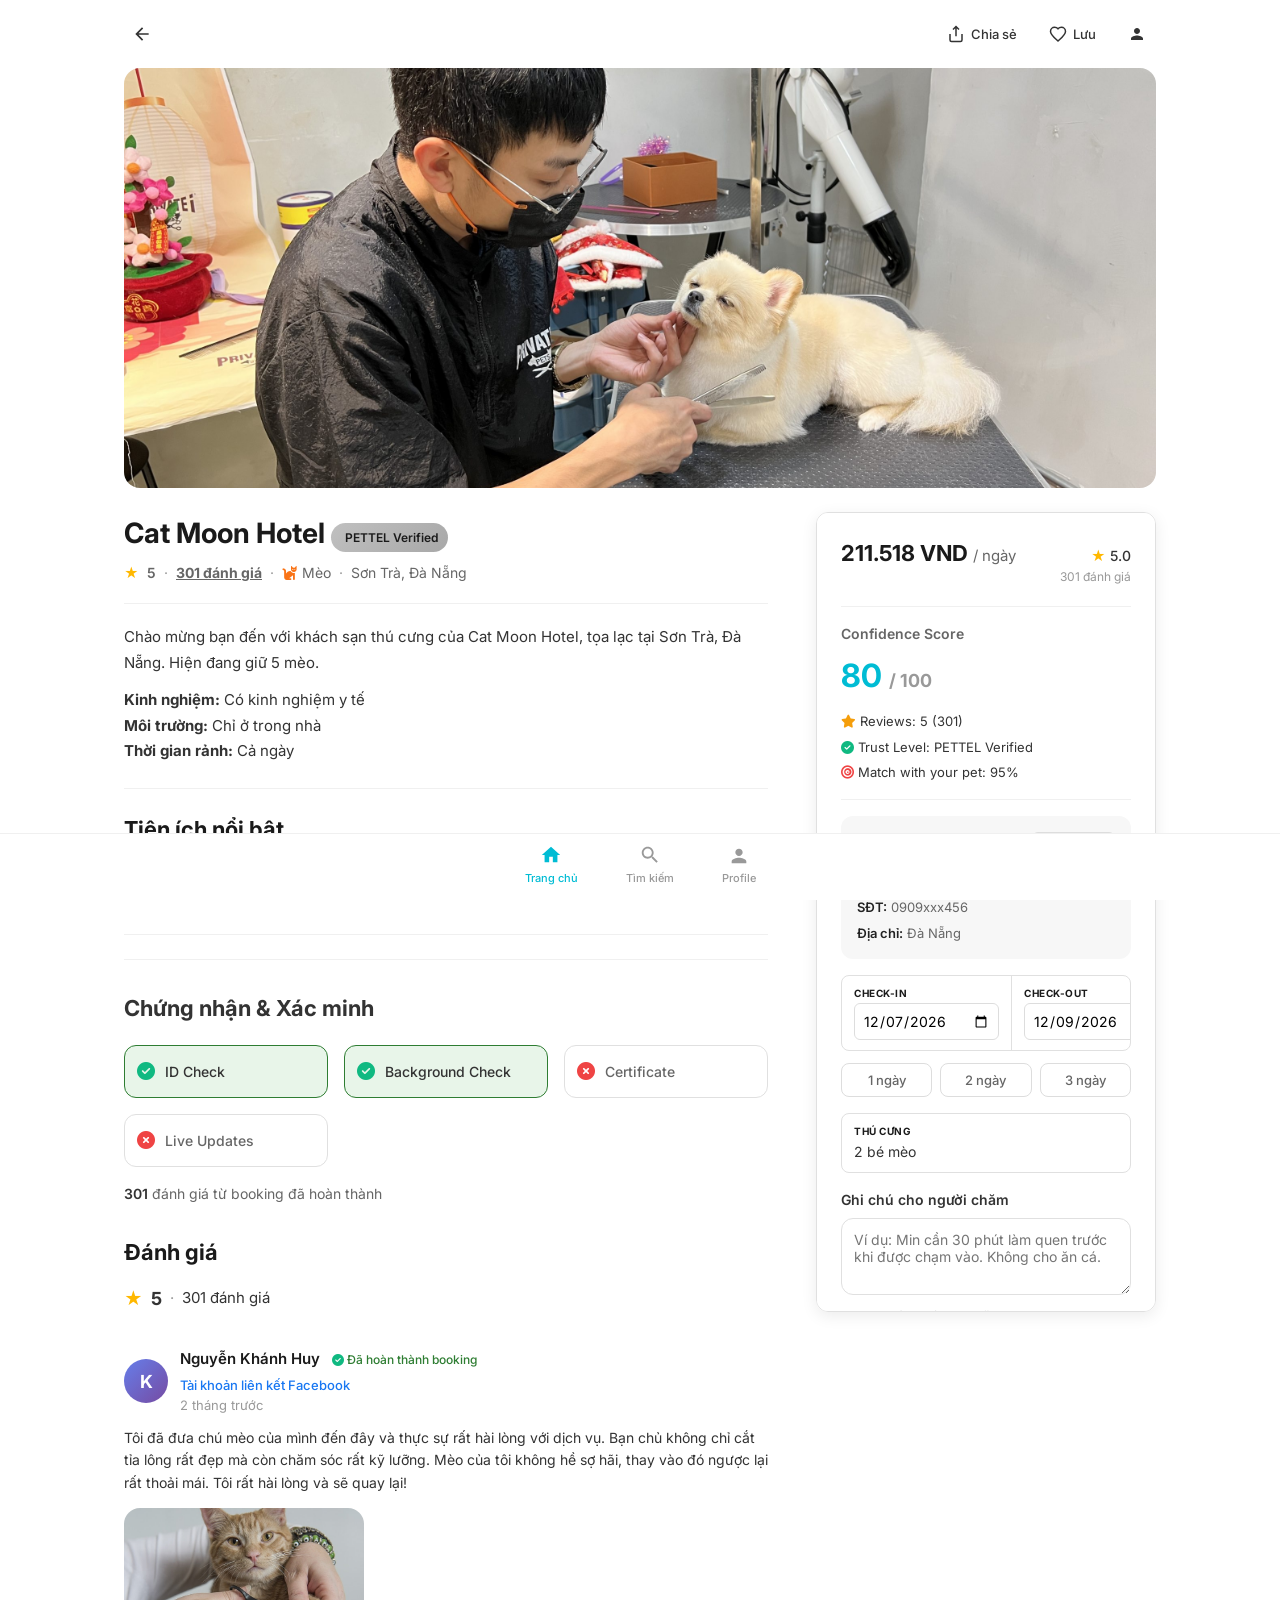
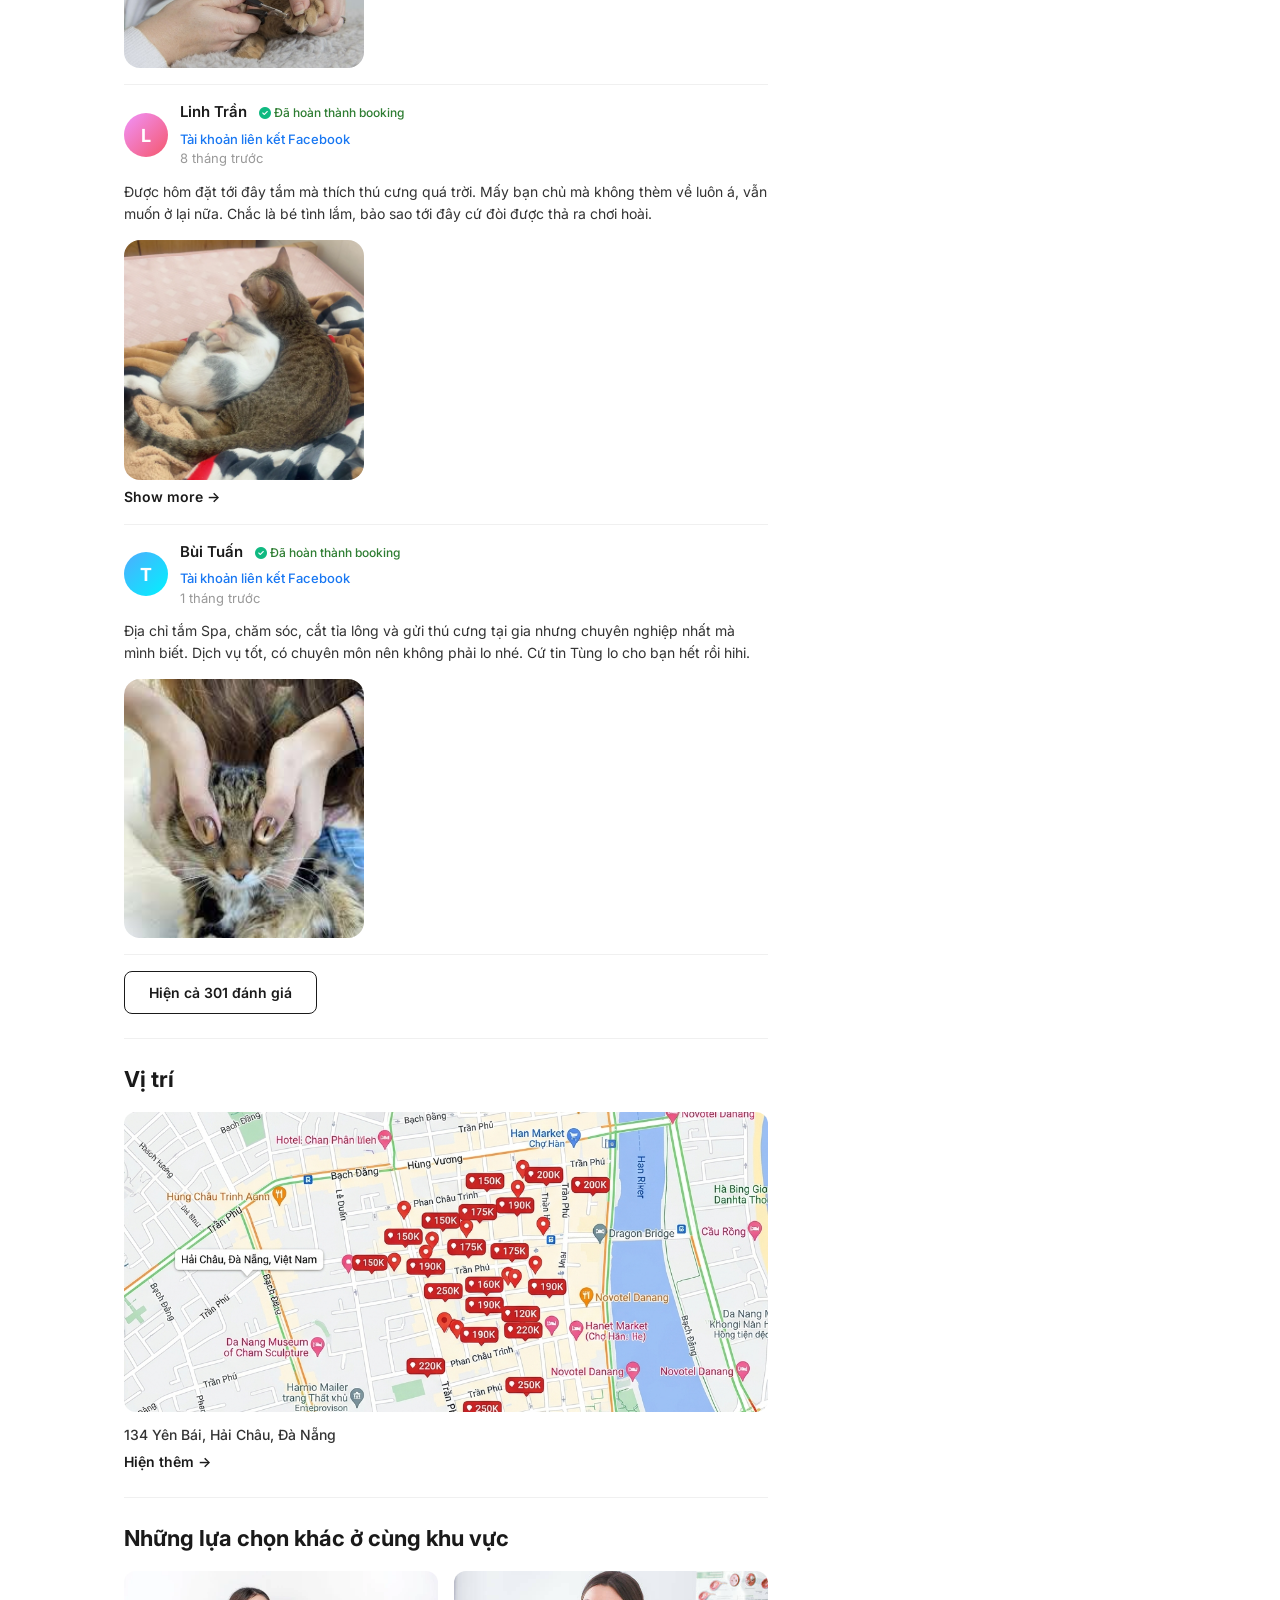
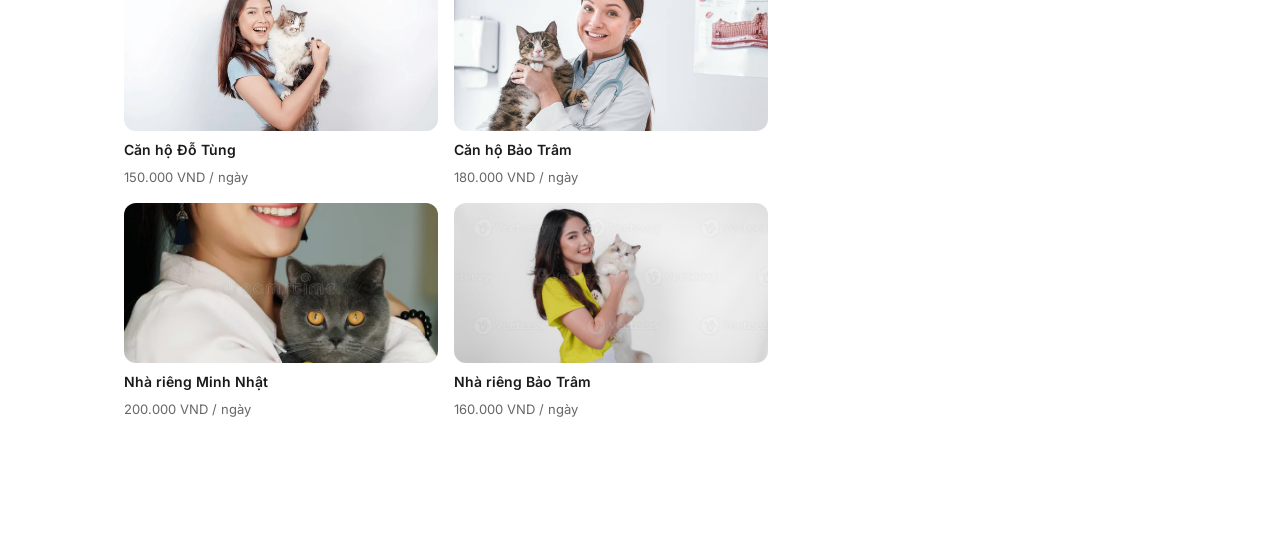
==== commit 8dbf63f4: "first commit" ====
--- a/detail.html
+++ b/detail.html
@@ -141,11 +141,17 @@
           <!-- Review 1 -->
           <div class="review-card" id="review-1">
             <div class="review-card__header">
-              <div class="review-card__avatar">
-                <div style="width:100%;height:100%;background:linear-gradient(135deg,#667eea,#764ba2);display:flex;align-items:center;justify-content:center;color:white;font-weight:700;font-size:18px;">K</div>
-              </div>
+              <a class="facebook-account-link" href="#" target="_blank" rel="noopener noreferrer">
+                <div class="review-card__avatar">
+                  <div style="width:100%;height:100%;background:linear-gradient(135deg,#667eea,#764ba2);display:flex;align-items:center;justify-content:center;color:white;font-weight:700;font-size:18px;">K</div>
+                </div>
+              </a>
               <div class="review-card__info">
-                <div class="name">Nguyễn Khánh Huy <span class="verified-review-tag"><i class="fa-solid fa-check-circle"></i> Đã hoàn thành booking</span></div>
+                <div class="name">
+                  Nguyễn Khánh Huy
+                  <span class="verified-review-tag"><i class="fa-solid fa-check-circle"></i> Đã hoàn thành booking</span>
+                  <span class="facebook-account-label">Tài khoản liên kết Facebook</span>
+                </div>
                 <div class="date">2 tháng trước</div>
               </div>
             </div>
@@ -155,16 +161,27 @@
               rất kỹ lưỡng. Mèo của tôi không hề sợ hãi, thay vào đó
               ngược lại rất thoải mái. Tôi rất hài lòng và sẽ quay lại!
             </div>
+            <div class="review-card__photo">
+              <a href="#" target="_blank" rel="noopener noreferrer" class="facebook-photo-link">
+                <img src="" alt="Facebook user image">
+              </a>
+            </div>
           </div>
 
           <!-- Review 2 -->
           <div class="review-card" id="review-2">
             <div class="review-card__header">
-              <div class="review-card__avatar">
-                <div style="width:100%;height:100%;background:linear-gradient(135deg,#f093fb,#f5576c);display:flex;align-items:center;justify-content:center;color:white;font-weight:700;font-size:18px;">L</div>
-              </div>
+              <a class="facebook-account-link" href="#" target="_blank" rel="noopener noreferrer">
+                <div class="review-card__avatar">
+                  <div style="width:100%;height:100%;background:linear-gradient(135deg,#f093fb,#f5576c);display:flex;align-items:center;justify-content:center;color:white;font-weight:700;font-size:18px;">L</div>
+                </div>
+              </a>
               <div class="review-card__info">
-                <div class="name">Linh Trần <span class="verified-review-tag"><i class="fa-solid fa-check-circle"></i> Đã hoàn thành booking</span></div>
+                <div class="name">
+                  Linh Trần
+                  <span class="verified-review-tag"><i class="fa-solid fa-check-circle"></i> Đã hoàn thành booking</span>
+                  <span class="facebook-account-label">Tài khoản liên kết Facebook</span>
+                </div>
                 <div class="date">8 tháng trước</div>
               </div>
             </div>
@@ -173,17 +190,28 @@
               chủ mà không thèm về luôn á, vẫn muốn ở lại nữa. Chắc là bé
               tình lắm, bảo sao tới đây cứ đòi được thả ra chơi hoài.
             </div>
+            <div class="review-card__photo">
+              <a href="#" target="_blank" rel="noopener noreferrer" class="facebook-photo-link">
+                <img src="" alt="Facebook user image">
+              </a>
+            </div>
             <button class="review-card__show-more">Show more →</button>
           </div>
 
           <!-- Review 3 -->
           <div class="review-card" id="review-3">
             <div class="review-card__header">
-              <div class="review-card__avatar">
-                <div style="width:100%;height:100%;background:linear-gradient(135deg,#4facfe,#00f2fe);display:flex;align-items:center;justify-content:center;color:white;font-weight:700;font-size:18px;">T</div>
-              </div>
+              <a class="facebook-account-link" href="#" target="_blank" rel="noopener noreferrer">
+                <div class="review-card__avatar">
+                  <div style="width:100%;height:100%;background:linear-gradient(135deg,#4facfe,#00f2fe);display:flex;align-items:center;justify-content:center;color:white;font-weight:700;font-size:18px;">T</div>
+                </div>
+              </a>
               <div class="review-card__info">
-                <div class="name">Bùi Tuấn <span class="verified-review-tag"><i class="fa-solid fa-check-circle"></i> Đã hoàn thành booking</span></div>
+                <div class="name">
+                  Bùi Tuấn
+                  <span class="verified-review-tag"><i class="fa-solid fa-check-circle"></i> Đã hoàn thành booking</span>
+                  <span class="facebook-account-label">Tài khoản liên kết Facebook</span>
+                </div>
                 <div class="date">1 tháng trước</div>
               </div>
             </div>
@@ -192,6 +220,11 @@
               gia nhưng chuyên nghiệp nhất mà mình biết. Dịch vụ
               tốt, có chuyên môn nên không phải lo nhé. Cứ tin
               Tùng lo cho bạn hết rồi hihi.
+            </div>
+            <div class="review-card__photo">
+              <a href="#" target="_blank" rel="noopener noreferrer" class="facebook-photo-link">
+                <img src="" alt="Facebook user image">
+              </a>
             </div>
           </div>
 
@@ -837,6 +870,69 @@
       }
     }
 
+    const facebookAccounts = [
+      { name: "Nguyễn Khánh Huy", image: "facebook/ảnh 1.png", link: "https://www.facebook.com/share/1QUyu8Nai7/?mibextid=wwXIfr" },
+      { name: "Linh Trần", image: "facebook/ảnh 2.png", link: "https://www.facebook.com/share/1BXt5VEgjR/?mibextid=wwXIfr" },
+      { name: "Bùi Tuấn", image: "facebook/ảnh 3.png", link: "https://www.facebook.com/share/1BHw3skLWh/?mibextid=wwXIfr" },
+      { name: "Minh Anh", image: "facebook/ảnh 4.jpg", link: "https://www.facebook.com/share/1J99riKwe3/?mibextid=wwXIfr" },
+      { name: "Hồng Nhung", image: "facebook/ảnh 5.jpg", link: "https://www.facebook.com/share/1J8vrmpS5R/?mibextid=wwXIfr" },
+      { name: "Hoàng Phúc", image: "facebook/ảnh 6.jpg", link: "https://www.facebook.com/share/1DhyrsdHLX/?mibextid=wwXIfr" },
+      { name: "Thuỳ Dương", image: "facebook/ảnh 7.jpg", link: "https://www.facebook.com/share/1CppRaNv9o/?mibextid=wwXIfr" },
+      { name: "Gia Hân", image: "facebook/ảnh 8.jpg", link: "https://www.facebook.com/share/1BfHQV6hgo/?mibextid=wwXIfr" },
+      { name: "Văn Đức", image: "facebook/ảnh 9.jpg", link: "https://www.facebook.com/share/1BMuFWaKgP/?mibextid=wwXIfr" },
+      { name: "Phương Thảo", image: "facebook/ảnh 10.jpg", link: "https://www.facebook.com/share/18TZgEuUc7/?mibextid=wwXIfr" },
+      { name: "Thanh Tùng", image: "facebook/ảnh 11.png", link: "https://www.facebook.com/share/1DwjWnPjdk/?mibextid=wwXIfr" },
+      { name: "Oanh Kiều", image: "facebook/ảnh 12.jpg", link: "https://www.facebook.com/share/18jS71P5f5/?mibextid=wwXIfr" },
+      { name: "Quang Vinh", image: "facebook/ảnh 13.jpg", link: "https://www.facebook.com/share/1YCDnv97gx/?mibextid=wwXIfr" },
+      { name: "Hải Yến", image: "facebook/ảnh 14.jpg", link: "https://www.facebook.com/share/1CMAW3Evkm/?mibextid=wwXIfr" },
+      { name: "Trúc Anh", image: "facebook/ảnh 15.jpg", link: "https://www.facebook.com/share/1BZgZejnHb/?mibextid=wwXIfr" },
+      { name: "Thị Ly", image: "facebook/ảnh 16.jpg", link: "https://www.facebook.com/share/1UrXDcrp49/?mibextid=wwXIfr" },
+      { name: "Bảo Ngọc", image: "facebook/ảnh 17.jpg", link: "https://www.facebook.com/share/1F9DmohZK3/?mibextid=wwXIfr" },
+      { name: "Anh Duy", image: "facebook/ảnh 18.jpg", link: "https://www.facebook.com/share/18aEosTLX6/?mibextid=wwXIfr" },
+      { name: "Hoài An", image: "facebook/ảnh 19.jpg", link: "https://www.facebook.com/share/1Cozp269ZJ/?mibextid=wwXIfr" },
+    ];
+
+    function resolveFacebookImagePath(path) {
+      return path.split('/').map(encodeURIComponent).join('/');
+    }
+
+    function getRandomInt(min, max) {
+      return Math.floor(Math.random() * (max - min + 1)) + min;
+    }
+
+    function assignFacebookAccountsToReviews() {
+      const reviewIds = ['review-1', 'review-2', 'review-3'];
+      const shuffled = facebookAccounts
+        .map((account) => ({ account, sort: Math.random() }))
+        .sort((a, b) => a.sort - b.sort)
+        .map((item) => item.account);
+      const selected = shuffled.slice(0, reviewIds.length);
+
+      reviewIds.forEach((reviewId, index) => {
+        const account = selected[index];
+        const review = document.getElementById(reviewId);
+        if (!review || !account) return;
+
+        const linkAnchor = review.querySelector('.facebook-account-link');
+        const photoAnchor = review.querySelector('.facebook-photo-link');
+        const photoImg = review.querySelector('.review-card__photo img');
+        const imageUrl = resolveFacebookImagePath(account.image);
+
+        if (linkAnchor) {
+          linkAnchor.href = account.link;
+          linkAnchor.setAttribute('aria-label', `Facebook ${account.name}`);
+        }
+        if (photoAnchor) {
+          photoAnchor.href = account.link;
+          photoAnchor.setAttribute('aria-label', `Facebook ${account.name}`);
+        }
+        if (photoImg) {
+          photoImg.src = imageUrl;
+          photoImg.alt = account.name;
+        }
+      });
+    }
+
     // ===== Event Listeners =====
     document.addEventListener('DOMContentLoaded', () => {
       // Initialize user profile
@@ -884,6 +980,7 @@
       
       // Load sitter details
       loadSitterDetails();
+      assignFacebookAccountsToReviews();
     });
   </script>
 </body>
--- a/styles.css
+++ b/styles.css
@@ -1289,6 +1289,61 @@
   object-fit: cover;
 }
 
+.review-card__photo {
+  margin-top: 14px;
+  width: 100%;
+  max-width: 240px;
+  border-radius: 16px;
+  overflow: hidden;
+}
+
+.review-card__photo img {
+  width: 100%;
+  height: auto;
+  display: block;
+  object-fit: cover;
+}
+
+.facebook-review-link {
+  margin-left: auto;
+  display: inline-flex;
+  align-items: center;
+  gap: 6px;
+  padding: 8px 12px;
+  border-radius: 999px;
+  background: #1877f2;
+  color: white;
+  font-size: 13px;
+  text-decoration: none;
+}
+
+.facebook-review-link:hover {
+  background: #145db2;
+}
+
+.facebook-review-link i {
+  font-size: 16px;
+}
+
+.facebook-account-link {
+  display: inline-flex;
+  align-items: center;
+  color: inherit;
+  text-decoration: none;
+}
+
+.facebook-account-link:hover .review-card__avatar {
+  box-shadow: 0 0 0 3px rgba(24, 119, 242, 0.18);
+}
+
+.facebook-account-label {
+  display: block;
+  margin-top: 6px;
+  color: #1877f2;
+  font-size: 13px;
+  font-weight: 500;
+}
+
 .review-card__info .name {
   font-size: 15px;
   font-weight: 600;
@@ -1304,6 +1359,29 @@
   font-size: 14px;
   line-height: 1.6;
   color: var(--color-text);
+}
+
+.facebook-review-summary {
+  flex-wrap: wrap;
+  gap: 10px;
+}
+
+.facebook-review-summary .reviews-summary-text {
+  font-size: 14px;
+  color: var(--color-text-light);
+}
+
+.facebook-review-link {
+  margin-left: auto;
+  color: #1877f2;
+  font-size: 20px;
+  display: inline-flex;
+  align-items: center;
+  text-decoration: none;
+}
+
+.facebook-review-link:hover {
+  color: #145db2;
 }
 
 .review-card__show-more {
@@ -3031,6 +3109,12 @@
   max-width: 100%;
   max-height: 100%;
   object-fit: contain;
+}
+
+.livecam-feed-video {
+  width: 100%;
+  height: 100%;
+  object-fit: cover;
 }
 
 .livecam-info {
